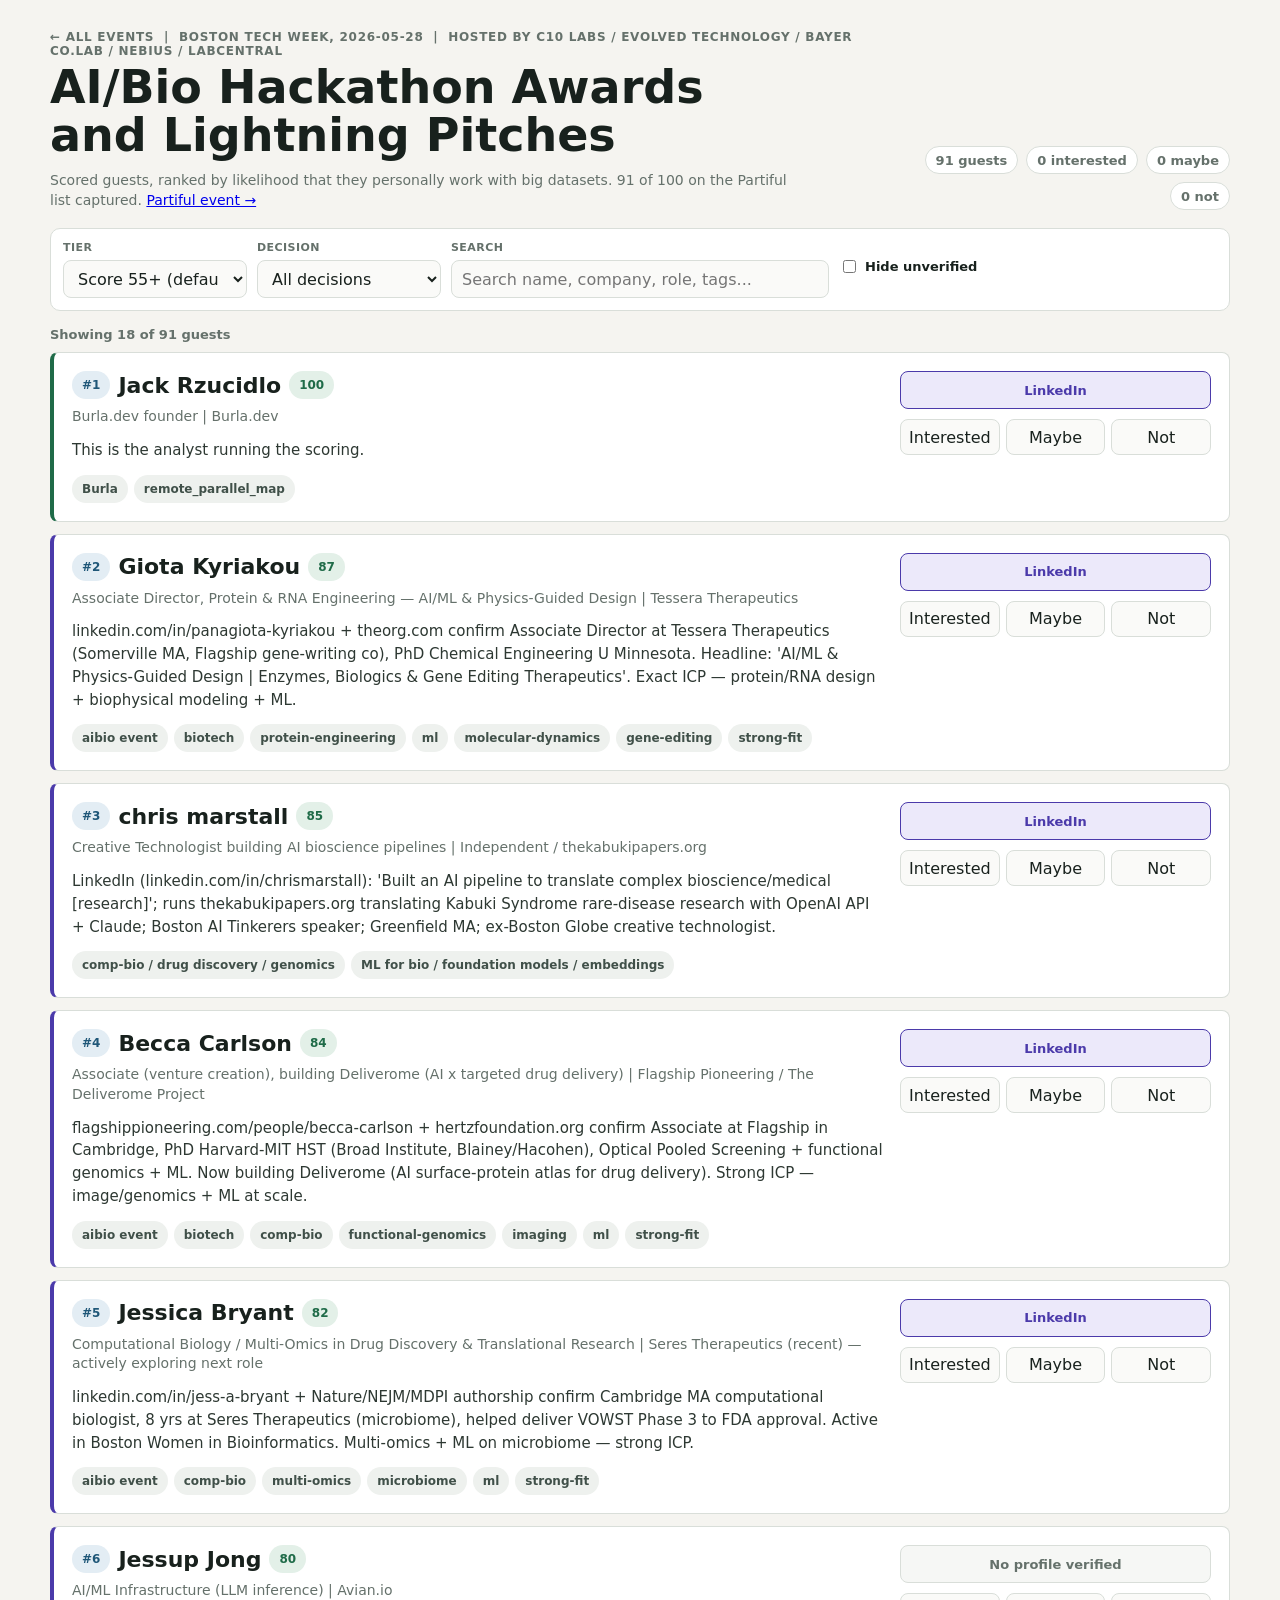
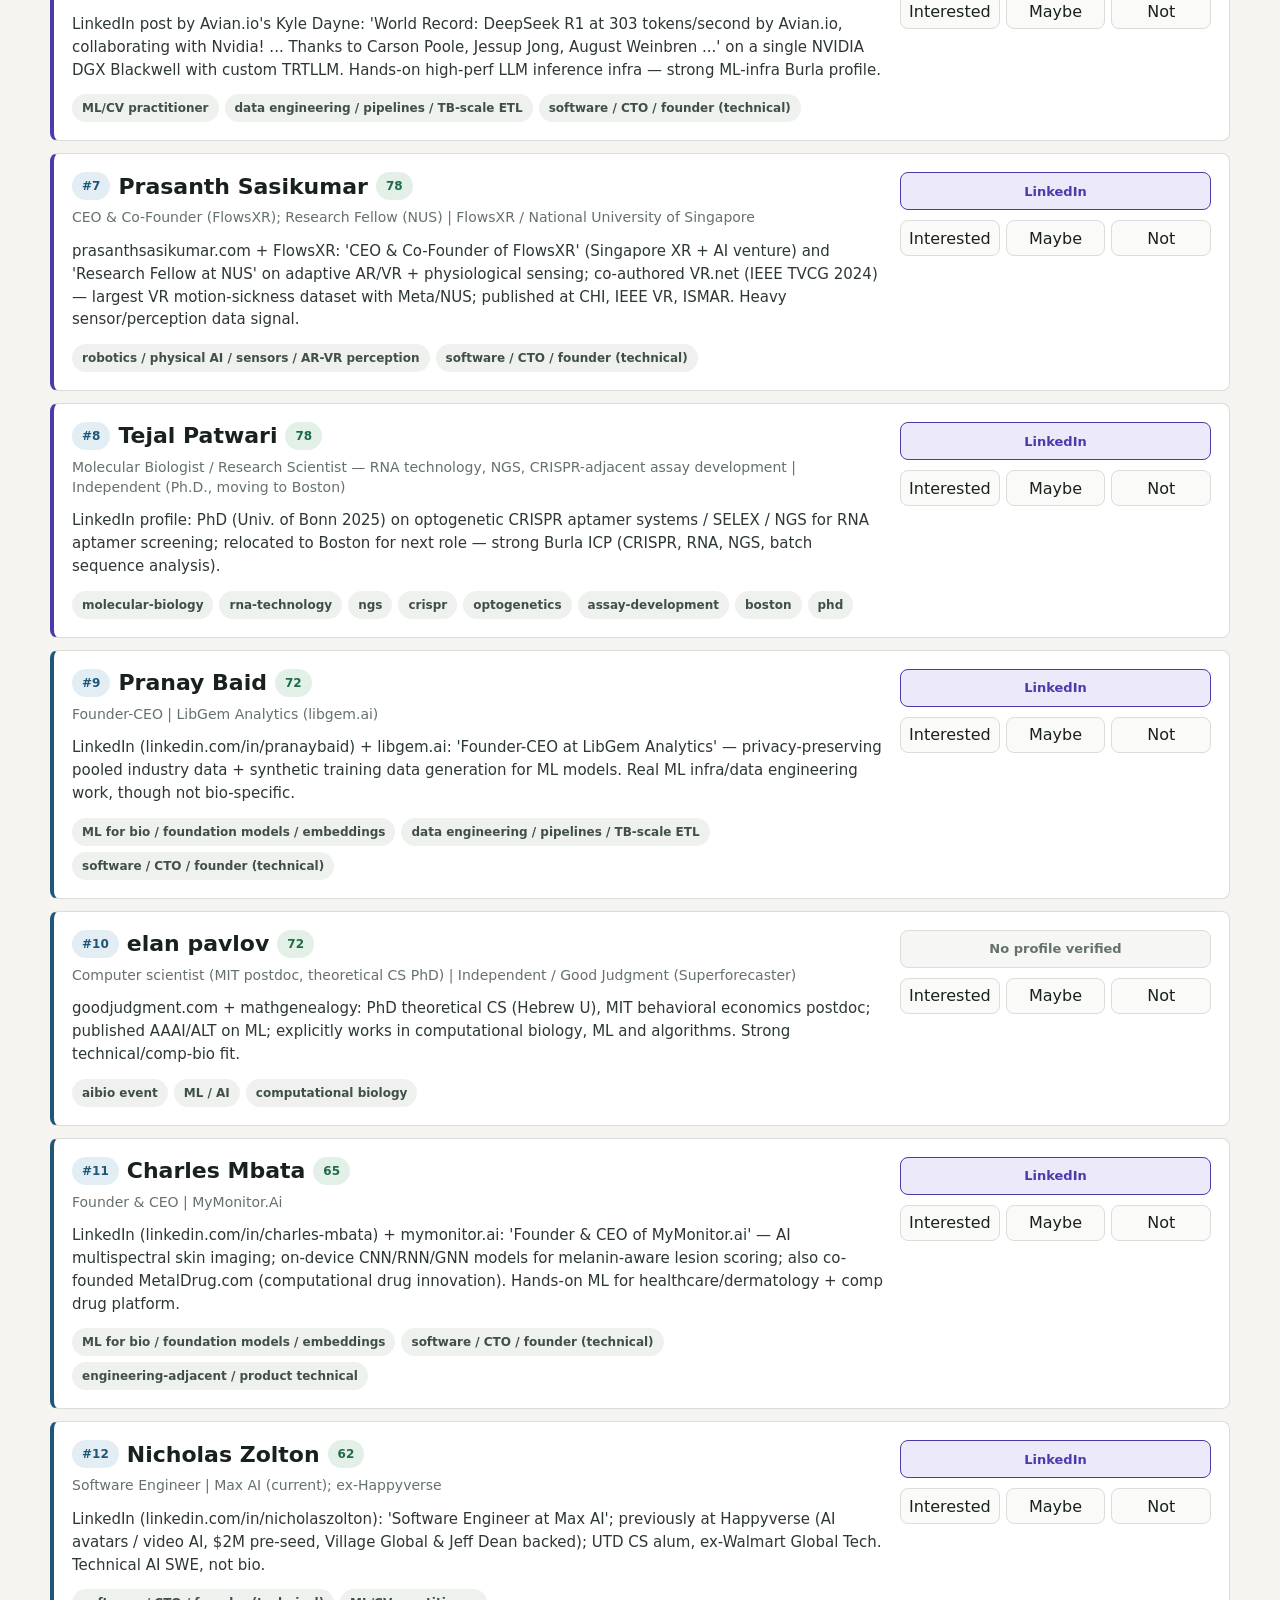
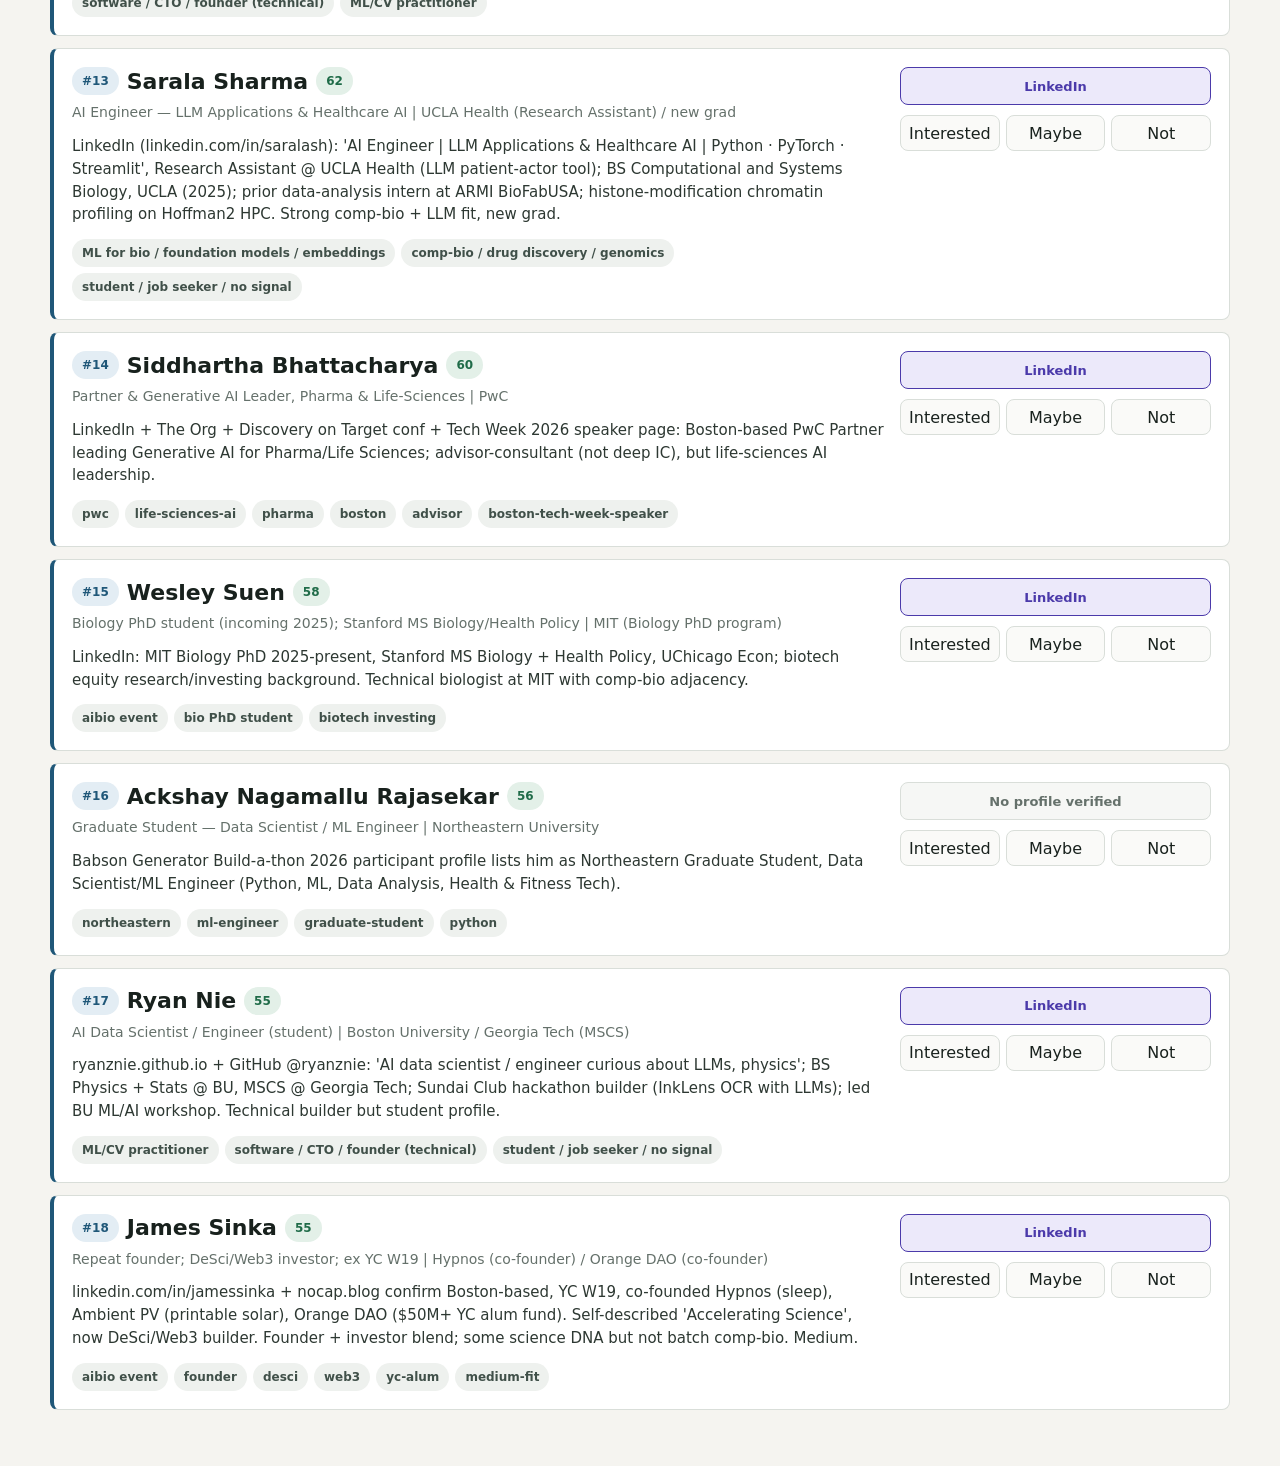
==== phase2_guests/guests-aibio_hackathon.html @ 0b0a8589 "Add AI/Bio Hackathon guest scoring for 91 Partiful attendees. Adds phase2_guests/score_aibio_hackath" ====
<!doctype html>
<html lang="en">
  <head>
    <meta charset="utf-8">
    <meta name="viewport" content="width=device-width, initial-scale=1">
    <title>AI/Bio Hackathon Awards and Lightning Pitches - Scored guests</title>
    <link rel="stylesheet" href="../styles.css">
  </head>
  <body>
    <main class="page">
      <header class="page-head">
        <div>
          <p class="eyebrow"><a href="../index.html" class="back-link">&larr; All events</a> &nbsp;|&nbsp; Boston Tech Week, 2026-05-28 &nbsp;|&nbsp; Hosted by C10 Labs / Evolved Technology / Bayer Co.Lab / Nebius / LabCentral</p>
          <h1>AI/Bio Hackathon Awards and Lightning Pitches</h1>
          <p class="lede">Scored guests, ranked by likelihood that they personally work with big datasets. 91 of 100 on the Partiful list captured. <a href="https://partiful.com/e/XtABb8m1oJkDVZ81Ahxj" target="_blank" rel="noreferrer">Partiful event &rarr;</a></p>
        </div>
        <div class="decision-counts" id="decisionCounts"></div>
      </header>

      <section class="filters">
        <div class="filter-group">
          <label for="tier">Tier</label>
          <select id="tier">
            <option value="actionable">Score 55+ (default)</option>
            <option value="all">Everyone</option>
            <option value="top">90+ (top targets)</option>
            <option value="strong">75-89 (strong fit)</option>
            <option value="aware">55-74 (data-aware)</option>
            <option value="other">Below 55</option>
          </select>
        </div>
        <div class="filter-group">
          <label for="decision">Decision</label>
          <select id="decision">
            <option value="">All decisions</option>
            <option value="Interested">Only Interested</option>
            <option value="Maybe">Only Maybe</option>
            <option value="Not">Only Not</option>
            <option value="Unmarked">Only Unmarked</option>
          </select>
        </div>
        <div class="filter-group grow">
          <label for="search">Search</label>
          <input id="search" type="search" placeholder="Search name, company, role, tags...">
        </div>
        <div class="filter-group">
          <label class="checkbox">
            <input id="hideUnverified" type="checkbox">
            Hide unverified
          </label>
        </div>
      </section>

      <p class="result-count" id="resultCount"></p>

      <div class="people-list" id="peopleList" aria-live="polite"></div>
    </main>

    <script type="application/json" id="guests-data">{"event_id": "aibio_hackathon", "event_name": "AI/Bio Hackathon Awards and Lightning Pitches", "event_partiful": "https://partiful.com/e/XtABb8m1oJkDVZ81Ahxj", "event_host": "C10 Labs / Evolved Technology / Bayer Co.Lab / Nebius / LabCentral", "event_date": "2026-05-28", "declared_count": 100, "parsed_count": 91, "guests": [{"name": "Jack Rzucidlo", "raw_display": "Jack Rzucidlo", "company": "Burla.dev", "role": "Burla.dev founder", "score": 100, "linkedin": "https://www.linkedin.com/in/jack-rzucidlo/", "tags": ["Burla", "remote_parallel_map"], "evidence": "This is the analyst running the scoring.", "needs_verification": false}, {"name": "Giota Kyriakou", "raw_display": "Giota Kyriakou", "company": "Tessera Therapeutics", "role": "Associate Director, Protein & RNA Engineering \u2014 AI/ML & Physics-Guided Design", "score": 87, "linkedin": "https://www.linkedin.com/in/panagiota-kyriakou", "tags": ["aibio event", "biotech", "protein-engineering", "ml", "molecular-dynamics", "gene-editing", "strong-fit"], "evidence": "linkedin.com/in/panagiota-kyriakou + theorg.com confirm Associate Director at Tessera Therapeutics (Somerville MA, Flagship gene-writing co), PhD Chemical Engineering U Minnesota. Headline: 'AI/ML & Physics-Guided Design | Enzymes, Biologics & Gene Editing Therapeutics'. Exact ICP \u2014 protein/RNA design + biophysical modeling + ML.", "needs_verification": false}, {"name": "chris marstall", "raw_display": "chris marstall", "company": "Independent / thekabukipapers.org", "role": "Creative Technologist building AI bioscience pipelines", "score": 85, "linkedin": "https://linkedin.com/in/chrismarstall", "tags": ["comp-bio / drug discovery / genomics", "ML for bio / foundation models / embeddings"], "evidence": "LinkedIn (linkedin.com/in/chrismarstall): 'Built an AI pipeline to translate complex bioscience/medical [research]'; runs thekabukipapers.org translating Kabuki Syndrome rare-disease research with OpenAI API + Claude; Boston AI Tinkerers speaker; Greenfield MA; ex-Boston Globe creative technologist.", "needs_verification": false}, {"name": "Becca Carlson", "raw_display": "Becca Carlson", "company": "Flagship Pioneering / The Deliverome Project", "role": "Associate (venture creation), building Deliverome (AI x targeted drug delivery)", "score": 84, "linkedin": "https://www.linkedin.com/in/beccajcarlson", "tags": ["aibio event", "biotech", "comp-bio", "functional-genomics", "imaging", "ml", "strong-fit"], "evidence": "flagshippioneering.com/people/becca-carlson + hertzfoundation.org confirm Associate at Flagship in Cambridge, PhD Harvard-MIT HST (Broad Institute, Blainey/Hacohen), Optical Pooled Screening + functional genomics + ML. Now building Deliverome (AI surface-protein atlas for drug delivery). Strong ICP \u2014 image/genomics + ML at scale.", "needs_verification": false}, {"name": "Jessica Bryant", "raw_display": "Jessica Bryant", "company": "Seres Therapeutics (recent) \u2014 actively exploring next role", "role": "Computational Biology / Multi-Omics in Drug Discovery & Translational Research", "score": 82, "linkedin": "https://www.linkedin.com/in/jess-a-bryant", "tags": ["aibio event", "comp-bio", "multi-omics", "microbiome", "ml", "strong-fit"], "evidence": "linkedin.com/in/jess-a-bryant + Nature/NEJM/MDPI authorship confirm Cambridge MA computational biologist, 8 yrs at Seres Therapeutics (microbiome), helped deliver VOWST Phase 3 to FDA approval. Active in Boston Women in Bioinformatics. Multi-omics + ML on microbiome \u2014 strong ICP.", "needs_verification": false}, {"name": "Jessup Jong", "raw_display": "Jessup Jong", "company": "Avian.io", "role": "AI/ML Infrastructure (LLM inference)", "score": 80, "linkedin": "", "tags": ["ML/CV practitioner", "data engineering / pipelines / TB-scale ETL", "software / CTO / founder (technical)"], "evidence": "LinkedIn post by Avian.io's Kyle Dayne: 'World Record: DeepSeek R1 at 303 tokens/second by Avian.io, collaborating with Nvidia! ... Thanks to Carson Poole, Jessup Jong, August Weinbren ...' on a single NVIDIA DGX Blackwell with custom TRTLLM. Hands-on high-perf LLM inference infra \u2014 strong ML-infra Burla profile.", "needs_verification": false}, {"name": "Prasanth Sasikumar", "raw_display": "Prasanth Sasikumar", "company": "FlowsXR / National University of Singapore", "role": "CEO & Co-Founder (FlowsXR); Research Fellow (NUS)", "score": 78, "linkedin": "https://www.linkedin.com/in/prasanthsasikumar", "tags": ["robotics / physical AI / sensors / AR-VR perception", "software / CTO / founder (technical)"], "evidence": "prasanthsasikumar.com + FlowsXR: 'CEO & Co-Founder of FlowsXR' (Singapore XR + AI venture) and 'Research Fellow at NUS' on adaptive AR/VR + physiological sensing; co-authored VR.net (IEEE TVCG 2024) \u2014 largest VR motion-sickness dataset with Meta/NUS; published at CHI, IEEE VR, ISMAR. Heavy sensor/perception data signal.", "needs_verification": false}, {"name": "Tejal Patwari", "raw_display": "Tejal Patwari", "company": "Independent (Ph.D., moving to Boston)", "role": "Molecular Biologist / Research Scientist \u2014 RNA technology, NGS, CRISPR-adjacent assay development", "score": 78, "linkedin": "https://www.linkedin.com/in/tejalpatwari5", "tags": ["molecular-biology", "rna-technology", "ngs", "crispr", "optogenetics", "assay-development", "boston", "phd"], "evidence": "LinkedIn profile: PhD (Univ. of Bonn 2025) on optogenetic CRISPR aptamer systems / SELEX / NGS for RNA aptamer screening; relocated to Boston for next role \u2014 strong Burla ICP (CRISPR, RNA, NGS, batch sequence analysis).", "needs_verification": false}, {"name": "Pranay Baid", "raw_display": "Pranay Baid", "company": "LibGem Analytics (libgem.ai)", "role": "Founder-CEO", "score": 72, "linkedin": "https://linkedin.com/in/pranaybaid", "tags": ["ML for bio / foundation models / embeddings", "data engineering / pipelines / TB-scale ETL", "software / CTO / founder (technical)"], "evidence": "LinkedIn (linkedin.com/in/pranaybaid) + libgem.ai: 'Founder-CEO at LibGem Analytics' \u2014 privacy-preserving pooled industry data + synthetic training data generation for ML models. Real ML infra/data engineering work, though not bio-specific.", "needs_verification": false}, {"name": "elan pavlov", "raw_display": "elan pavlov", "company": "Independent / Good Judgment (Superforecaster)", "role": "Computer scientist (MIT postdoc, theoretical CS PhD)", "score": 72, "linkedin": "", "tags": ["aibio event", "ML / AI", "computational biology"], "evidence": "goodjudgment.com + mathgenealogy: PhD theoretical CS (Hebrew U), MIT behavioral economics postdoc; published AAAI/ALT on ML; explicitly works in computational biology, ML and algorithms. Strong technical/comp-bio fit.", "needs_verification": false}, {"name": "Charles Mbata", "raw_display": "Charles Mbata", "company": "MyMonitor.Ai", "role": "Founder & CEO", "score": 65, "linkedin": "https://linkedin.com/in/charles-mbata", "tags": ["ML for bio / foundation models / embeddings", "software / CTO / founder (technical)", "engineering-adjacent / product technical"], "evidence": "LinkedIn (linkedin.com/in/charles-mbata) + mymonitor.ai: 'Founder & CEO of MyMonitor.ai' \u2014 AI multispectral skin imaging; on-device CNN/RNN/GNN models for melanin-aware lesion scoring; also co-founded MetalDrug.com (computational drug innovation). Hands-on ML for healthcare/dermatology + comp drug platform.", "needs_verification": false}, {"name": "Nicholas Zolton", "raw_display": "Nicholas Zolton", "company": "Max AI (current); ex-Happyverse", "role": "Software Engineer", "score": 62, "linkedin": "https://linkedin.com/in/nicholaszolton", "tags": ["software / CTO / founder (technical)", "ML/CV practitioner"], "evidence": "LinkedIn (linkedin.com/in/nicholaszolton): 'Software Engineer at Max AI'; previously at Happyverse (AI avatars / video AI, $2M pre-seed, Village Global & Jeff Dean backed); UTD CS alum, ex-Walmart Global Tech. Technical AI SWE, not bio.", "needs_verification": false}, {"name": "Sarala Sharma", "raw_display": "Sarala Sharma", "company": "UCLA Health (Research Assistant) / new grad", "role": "AI Engineer \u2014 LLM Applications & Healthcare AI", "score": 62, "linkedin": "https://linkedin.com/in/saralash", "tags": ["ML for bio / foundation models / embeddings", "comp-bio / drug discovery / genomics", "student / job seeker / no signal"], "evidence": "LinkedIn (linkedin.com/in/saralash): 'AI Engineer | LLM Applications & Healthcare AI | Python \u00b7 PyTorch \u00b7 Streamlit', Research Assistant @ UCLA Health (LLM patient-actor tool); BS Computational and Systems Biology, UCLA (2025); prior data-analysis intern at ARMI BioFabUSA; histone-modification chromatin profiling on Hoffman2 HPC. Strong comp-bio + LLM fit, new grad.", "needs_verification": false}, {"name": "Siddhartha Bhattacharya", "raw_display": "Siddhartha Bhattacharya", "company": "PwC", "role": "Partner & Generative AI Leader, Pharma & Life-Sciences", "score": 60, "linkedin": "https://www.linkedin.com/in/siddbhattacharya", "tags": ["pwc", "life-sciences-ai", "pharma", "boston", "advisor", "boston-tech-week-speaker"], "evidence": "LinkedIn + The Org + Discovery on Target conf + Tech Week 2026 speaker page: Boston-based PwC Partner leading Generative AI for Pharma/Life Sciences; advisor-consultant (not deep IC), but life-sciences AI leadership.", "needs_verification": false}, {"name": "Wesley Suen", "raw_display": "Wesley Suen", "company": "MIT (Biology PhD program)", "role": "Biology PhD student (incoming 2025); Stanford MS Biology/Health Policy", "score": 58, "linkedin": "https://linkedin.com/in/yat-chun-wesley-suen", "tags": ["aibio event", "bio PhD student", "biotech investing"], "evidence": "LinkedIn: MIT Biology PhD 2025-present, Stanford MS Biology + Health Policy, UChicago Econ; biotech equity research/investing background. Technical biologist at MIT with comp-bio adjacency.", "needs_verification": false}, {"name": "Ackshay Nagamallu Rajasekar", "raw_display": "Ackshay Nagamallu Rajasekar", "company": "Northeastern University", "role": "Graduate Student \u2014 Data Scientist / ML Engineer", "score": 56, "linkedin": "", "tags": ["northeastern", "ml-engineer", "graduate-student", "python"], "evidence": "Babson Generator Build-a-thon 2026 participant profile lists him as Northeastern Graduate Student, Data Scientist/ML Engineer (Python, ML, Data Analysis, Health & Fitness Tech).", "needs_verification": false}, {"name": "Ryan Nie", "raw_display": "Ryan Nie", "company": "Boston University / Georgia Tech (MSCS)", "role": "AI Data Scientist / Engineer (student)", "score": 55, "linkedin": "https://linkedin.com/in/ryanznie", "tags": ["ML/CV practitioner", "software / CTO / founder (technical)", "student / job seeker / no signal"], "evidence": "ryanznie.github.io + GitHub @ryanznie: 'AI data scientist / engineer curious about LLMs, physics'; BS Physics + Stats @ BU, MSCS @ Georgia Tech; Sundai Club hackathon builder (InkLens OCR with LLMs); led BU ML/AI workshop. Technical builder but student profile.", "needs_verification": false}, {"name": "James Sinka", "raw_display": "James Sinka", "company": "Hypnos (co-founder) / Orange DAO (co-founder)", "role": "Repeat founder; DeSci/Web3 investor; ex YC W19", "score": 55, "linkedin": "https://www.linkedin.com/in/jamessinka", "tags": ["aibio event", "founder", "desci", "web3", "yc-alum", "medium-fit"], "evidence": "linkedin.com/in/jamessinka + nocap.blog confirm Boston-based, YC W19, co-founded Hypnos (sleep), Ambient PV (printable solar), Orange DAO ($50M+ YC alum fund). Self-described 'Accelerating Science', now DeSci/Web3 builder. Founder + investor blend; some science DNA but not batch comp-bio. Medium.", "needs_verification": false}, {"name": "Ameya Kharade", "raw_display": "Ameya Kharade", "company": "Nashua High School South (student); Univ. of Pittsburgh Dept. of Psychiatry (research collab)", "role": "High School Student \u2014 AI for neurodegenerative-disease detection & mental-health diagnostics", "score": 53, "linkedin": "", "tags": ["high-school-student", "ai-bio-research", "isef-finalist", "fmri", "neuro-ai", "mit-collab", "pitt-psychiatry"], "evidence": "Neurology World Conf + Pitt Psychiatry Research Day + Regeneron ISEF 2025: 16yo Nashua HS South junior, built CLIMB (rs-fMRI brain-aging CNN + curriculum learning), MIT & Pitt Psychiatry collabs; 2025 ISEF finalist.", "needs_verification": false}, {"name": "Yuvanguru B", "raw_display": "Yuvanguru B", "company": "Nashua High School South (student)", "role": "High School Student \u2014 AI/medical research (ACCESS-AD Alzheimer's screening; brain-tumor CLIP/latent-diffusion)", "score": 52, "linkedin": "", "tags": ["high-school-student", "ai-medical-research", "isef-finalist", "deep-learning", "alzheimers"], "evidence": "Nashua Telegraph + NHSEE + Regeneron ISEF 2025: Yuvanguru Balagurumoorthy, Nashua HS South sophomore, built ACCESS-AD ($300 Alzheimer's screening), ISEF finalist for NeuroGen CLIP-guided diffusion brain-tumor classifier; 3M Young Scientist 2023.", "needs_verification": false}, {"name": "Erika Francoeur", "raw_display": "Erika Francoeur", "company": "REALM Bio", "role": "Project Manager (cell & gene therapy access; workforce / ATMP whitepaper author)", "score": 52, "linkedin": "", "tags": ["realm-bio", "cell-gene-therapy", "project-management", "boston", "biotech-ops"], "evidence": "REALM Bio whitepaper (2024) authored by Erika Francoeur B.Sc. + multiple LinkedIn posts (Petra Peterson, Shruti Lone) identify her as PM at REALM Bio (CAR-T / sickle-cell access, JPM rep). Biotech ops, not deep-tech ICP.", "needs_verification": false}, {"name": "Babak Kia", "raw_display": "Babak Kia", "company": "Boston University / solo angel", "role": "Senior Lecturer ECE, BU; serial founder & angel in AI/Robotics/Biotech", "score": 52, "linkedin": "", "tags": ["aibio event", "professor / mentor", "angel investor"], "evidence": "bu.edu/eng + deshpande.mit.edu + openvc.app: Senior Lecturer ECE @ BU, MIT Deshpande advisor, Techstars/MassRobotics/MassChallenge mentor, solo angel in AI/LLM/Hardware/Robotics/Biotech. Technical educator + angel \u2014 mixed.", "needs_verification": false}, {"name": "YU CHEN", "raw_display": "YU CHEN", "company": "", "role": "", "score": 50, "linkedin": "", "tags": ["aibio event", "unverified"], "evidence": "Multiple plausible Yu Chens \u2014 strongest bio-event match is Yu Chen, postdoc in Hailiang Huang lab at Broad/ATGU/MGH (psychiatric-disorder structural variants, Asian vs EUR populations); but also Yu Chen, Exec Director BD @ WuXi AppTec (Boston). Cannot disambiguate confidently from Partiful display alone.", "needs_verification": true}, {"name": "Ziqiang Xu", "raw_display": "Ziqiang Xu", "company": "Hokdo", "role": "Founder & CEO", "score": 48, "linkedin": "", "tags": ["software / CTO / founder (technical)"], "evidence": "CBInsights: 'Xu Ziqiang, founder and CEO of Hokdo' \u2014 Beijing-based B2B customer-success SaaS platform (Pre-A, SIG China + Eminence + Miracle Plus); also co-founder of Authing (cloud identity). Technical founder but SaaS/customer-success focus, not bio or batch compute.", "needs_verification": false}, {"name": "Phillips Le", "raw_display": "Phillips Le", "company": "Northeastern University / Boston University (student)", "role": "Undergraduate hackathon builder", "score": 48, "linkedin": "", "tags": ["aibio event", "student", "hackathon-builder", "healthtech-cv"], "evidence": "LinkedIn posts (johnathan-oneal, mehr-anand) credit 'Phillips Le' as REBOUND teammate at HackHealth 2026 (Northeastern) \u2014 frontend lead using YOLOv8 pose-estimation + Gemini for injury rehab. Also listed on BU Spark! Care Atlas (healthcare data viz). Student-level CV/AI builder, no batch-compute signal.", "needs_verification": false}, {"name": "Lawrence Weru", "raw_display": "Lawrence Weru", "company": "Commonwealth of Massachusetts \u2014 Executive Office of Technology Services and Security (EOTSS)", "role": "Accessibility Officer; ex-HMS HiDIVE Lab Associate in Biomedical Informatics", "score": 48, "linkedin": "https://www.linkedin.com/in/lawrenceweru", "tags": ["aibio event", "digital-accessibility", "biomedical-informatics", "policy", "low-medium-fit"], "evidence": "linkedin.com/in/lawrenceweru + magazine.hms.harvard.edu confirm Harvard Medical School SM '23 (Media, Medicine & Health), 2 yrs Associate in Biomedical Informatics at HiDIVE Lab (Gehlenborg), now MA State Accessibility Officer. Focus on digital accessibility of life-sciences tools + AI inclusion \u2014 not batch compute / drug discovery scale.", "needs_verification": false}, {"name": "Nghia Trang", "raw_display": "Nghia Trang", "company": "Northeastern University (student) \u2014 REBOUND team / AIR Health intern", "role": "Undergraduate hackathon builder \u2014 backend/CV (Supabase, ROM integration)", "score": 48, "linkedin": "", "tags": ["aibio event", "student", "hackathon-builder", "healthtech-cv"], "evidence": "LinkedIn posts (johnathan-oneal, mehr-anand) credit 'Nghia Trang' as REBOUND co-builder at HackHealth 2026 (Northeastern) \u2014 ROM integration, Supabase backend, Gemini speech + YOLOv8 pose. Team joining AIR Health internship. Student-level CV/AI builder; light medium fit.", "needs_verification": false}, {"name": "Mary Roane", "raw_display": "Mary Roane", "company": "Siemens Healthineers (former)", "role": "Global Program Management (medical diagnostics)", "score": 48, "linkedin": "https://www.linkedin.com/in/marybroane", "tags": ["medical-diagnostics", "program-management", "siemens"], "evidence": "Sathish Ramaswamy LinkedIn recommendation references Mary Roane (linkedin.com/in/marybroane) as Global Program Management lead at Siemens Healthineers \u2014 diagnostics PM, not deep-tech ICP.", "needs_verification": true}, {"name": "Francesca Grippa", "raw_display": "Francesca Grippa", "company": "Northeastern University, College of Professional Studies", "role": "Senior Associate Dean of Research; Professor of Business Innovation; MIT Media Lab Affiliate", "score": 48, "linkedin": "https://www.linkedin.com/in/grippa", "tags": ["academic", "innovation-networks", "social-computing", "northeastern", "mit-media-lab"], "evidence": "Northeastern CPS faculty page + Google Scholar: PhD, professor of business innovation; research is collaborative-innovation networks / NLP for business \u2014 not biotech/comp-bio ICP.", "needs_verification": false}, {"name": "Debesh Subhendu Biswas", "raw_display": "Debesh Subhendu Biswas", "company": "Boston University", "role": "MS Artificial Intelligence (grad student)", "score": 48, "linkedin": "https://linkedin.com/in/debesh0611", "tags": ["aibio event", "AI grad student"], "evidence": "LinkedIn: Master's in AI at Boston University, Boston, MA. Technical AI student but no demonstrated big-data / bio pipeline track record.", "needs_verification": false}, {"name": "Henry Liu", "raw_display": "Henry Liu", "company": "", "role": "", "score": 45, "linkedin": "", "tags": ["engineering-adjacent / product technical", "unverified"], "evidence": "Multiple plausible Henry Liu matches (Rocket Pharmaceuticals QC/Bioassay senior mgr in cell-and-gene therapy; Penn anesthesiology professor; others) \u2014 none can be tied confidently to the '10+ years R&D and commercialization' Partiful bio. Conservative score pending verification.", "needs_verification": true}, {"name": "Marnu van Niekerk", "raw_display": "Marnu van Niekerk", "company": "", "role": "Likely Boston New Technology (BNT) community member", "score": 45, "linkedin": "", "tags": ["aibio event", "boston-tech-community", "unverified"], "evidence": "Repeated co-tags with Boston New Technology (BNT) crew in LinkedIn posts by Esra Eisa, Josiah Butler \u2014 suggests active Boston tech community member building/hacking. Datanyze lists a 'Marnu Van Niekerk' as Fitt Turbo Machinery manager (industrial, Australia) \u2014 probably different person. Identity not confidently resolved.", "needs_verification": true}, {"name": "Rohan Arya Gondi", "raw_display": "Rohan Arya Gondi", "company": "Yale University", "role": "Undergrad (Biomedical Engineering) \u2014 stem cell research & wearables interest", "score": 45, "linkedin": "", "tags": ["aibio event", "student", "bme", "wearables"], "evidence": "yalebulldogs.com/sports/mens-squash/roster/rohan-arya-gondi confirms Yale sophomore, men's squash team. Oakridge.in profile: 'set to attend Yale University, majoring in Biomedical engineering with a focus on stem cell research and wearables.' Student, no track record yet \u2014 light medium.", "needs_verification": false}, {"name": "Sofi Le", "raw_display": "Sofi Le", "company": "Boston College", "role": "Undergraduate Student (Human-Centered Engineering & CS)", "score": 45, "linkedin": "", "tags": ["student", "ml-interest", "undergrad", "boston-college"], "evidence": "BC Schiller Institute research subcommittee bio + Babson Generator Build-a-thon profile: BC freshman, HCE+CS, interested in ML for agriculture, Full-Stack/Python/ML \u2014 student with no track record.", "needs_verification": false}, {"name": "Rameen Rao", "raw_display": "Rameen Rao", "company": "NeuraLog AI", "role": "Founder, MBBS \u2014 physician-scientist building AI for clinical research labs (neuro/psych)", "score": 45, "linkedin": "https://www.linkedin.com/in/rameen-rao", "tags": ["founder", "physician-scientist", "llm-clinical", "neuralog-ai", "neurology", "psychiatry"], "evidence": "Public LinkedIn post (neuralogai.io): Dr. Rameen Rao, MBBS, founder of NeuraLog AI \u2014 LLM extraction of psych/neuro scales from clinical notes, JHU Clinical Trials Ops certified; LLM-on-notes builder per Burla rubric (not batch big-data ICP).", "needs_verification": true}, {"name": "Duc Tran", "raw_display": "Duc Tran", "company": "", "role": "", "score": 43, "linkedin": "", "tags": ["unverified", "ambiguous"], "evidence": "Multiple candidates: Duc A. Tran (UMass Boston CS prof, decentralized ML) vs. Duc Tran (WashU bioinformatics, single-cell/3D genomics). Cannot disambiguate confidently.", "needs_verification": true}, {"name": "Yi Li", "raw_display": "Yi Li", "company": "", "role": "", "score": 43, "linkedin": "", "tags": ["unverified", "ambiguous"], "evidence": "Very common name; multiple plausible candidates (Alex Yi Li @Ailux AI-drug discovery, Yicong Li @Harvard AI/bioeng, Yi Li @Boston Scientific preclinical, JHU PhD) \u2014 cannot confidently attribute.", "needs_verification": true}, {"name": "Shilpa Jain", "raw_display": "Shilpa Jain", "company": "", "role": "", "score": 43, "linkedin": "", "tags": ["unverified", "ambiguous"], "evidence": "Multiple Shilpa Jains (BU Questrom MBA student finance, AstraZeneca supply chain, Alternates.ai founder); no confident AI/Bio hackathon link.", "needs_verification": true}, {"name": "David Sun", "raw_display": "David Sun", "company": "", "role": "", "score": 43, "linkedin": "", "tags": ["unverified", "ambiguous"], "evidence": "Multiple plausible Boston-area candidates: David Sun Kong (MIT Media Lab synthetic biologist, strong fit) vs. David Sun MSEM (ElevateBio process engineer, medium fit) vs. other; cannot disambiguate.", "needs_verification": true}, {"name": "Sarah Golden", "raw_display": "Sarah Golden", "company": "UC Berkeley (student); Cybersecurity Clinic", "role": "CS & Public Policy New Grad; AI Security Consultant", "score": 42, "linkedin": "https://linkedin.com/in/sarah-golden-548157210", "tags": ["software / CTO / founder (technical)", "student / job seeker / no signal"], "evidence": "LinkedIn (linkedin.com/in/sarah-golden-548157210): 'Computer Science & Public Policy @ UC Berkeley' (2022-2026), Student Technology Consultant + AI Security Consultant at UC Berkeley Cybersecurity Clinic; recent hackathon wins (Valid8 B2B-idea-validation AI agent). New grad, no batch-data signal.", "needs_verification": false}, {"name": "Nicole Huang", "raw_display": "Nicole Huang", "company": "", "role": "", "score": 42, "linkedin": "", "tags": ["aibio event", "unverified"], "evidence": "Multiple Nicole Huang LinkedIns (Boston Santander marketing data scientist; UCSF MD-PhD; Sirio Pharma talent). No distinctive Partiful bio signal to disambiguate. Conservative score pending verification.", "needs_verification": true}, {"name": "Tatsiana Kirimava", "raw_display": "Tatsiana Kirimava", "company": "Orangesoft", "role": "CEO & Co-Founder", "score": 42, "linkedin": "https://linkedin.com/in/tatsianakirimava", "tags": ["engineering-adjacent / product technical", "community / events / BD"], "evidence": "LinkedIn (linkedin.com/in/tatsianakirimava) + orangesoft.co: 'CEO & Co-Founder of Orangesoft' since 2011 \u2014 full-cycle software-development outsourcing focused on healthcare + IoT; SF-based. Services/outsourcing model rather than direct batch-compute user.", "needs_verification": false}, {"name": "Salwa", "raw_display": "Salwa", "company": "", "role": "", "score": 42, "linkedin": "", "tags": ["unverified", "community / events / BD"], "evidence": "First-name-only Partiful entry. Closest plausible Boston-adjacent match is Salwa Nur Muhammad, Founder/CEO of FourthBrain (AI/ML training, Palo Alto), Harvard MA alum \u2014 edtech/community, not a batch-compute user. Identity not confidently resolvable from 'Salwa' alone.", "needs_verification": true}, {"name": "Cameron Cooper", "raw_display": "Cameron Cooper", "company": "", "role": "", "score": 42, "linkedin": "", "tags": ["aibio event", "unverified"], "evidence": "Multiple Cameron Coopers exist (Hoss founder/SVP Chia Network \u2014 not bio; Michigan undergrad data scientist NYC; AI consultant Georgia; Boston esthetician). No confident Boston AI/bio match. Conservative default.", "needs_verification": true}, {"name": "Nathaniel Taylor", "raw_display": "Nathaniel Taylor", "company": "", "role": "", "score": 42, "linkedin": "", "tags": ["aibio event", "unverified"], "evidence": "Possible match: Nathaniel Taylor, AI BD Manager at Colaberry (Boston data science consultancy) \u2014 generic AI/data sales role, not batch compute. Not confidently the right Nathaniel Taylor; common name. Conservative default.", "needs_verification": true}, {"name": "Sanjana S", "raw_display": "Sanjana S", "company": "", "role": "", "score": 42, "linkedin": "", "tags": ["aibio event", "unverified"], "evidence": "Multiple Boston-area Sanjana S candidates (UX/growth consultant; BU School of Medicine PhD in biological sciences w/ Tango Therapeutics co-op; BU MSCS w/ ML at NeurIPS/AAAI). Can't confidently disambiguate from 'Sanjana S' alone.", "needs_verification": true}, {"name": "Vikesh Patel", "raw_display": "Vikesh Patel", "company": "", "role": "", "score": 42, "linkedin": "", "tags": ["aibio event", "unverified"], "evidence": "Common name; candidates include UK pharma physician (Dr Vikesh Patel, AstraZeneca/global clinical dev \u2014 not Boston), CA defense systems engineer, MN/Meta AI/ML engineer (no Boston), Tesla SF. No confident Boston AI/bio match.", "needs_verification": true}, {"name": "Riley Lu", "raw_display": "Riley Lu", "company": "", "role": "", "score": 42, "linkedin": "", "tags": ["unverified"], "evidence": "No confident match across LinkedIn / web; common name, no Boston AI/Bio hackathon signal found.", "needs_verification": true}, {"name": "Yefan He", "raw_display": "Yefan He", "company": "", "role": "", "score": 42, "linkedin": "", "tags": ["unverified"], "evidence": "Only matches found are Zhejiang University agricultural-CV researcher (no Boston tie); no confident Boston-area Yefan He.", "needs_verification": true}, {"name": "LIN AN", "raw_display": "LIN AN", "company": "", "role": "", "score": 42, "linkedin": "", "tags": ["unverified"], "evidence": "Multiple ambiguous candidates (Na An / Lin An variants in Boston biotech); cannot confidently match.", "needs_verification": true}, {"name": "Jake Leb", "raw_display": "Jake Leb", "company": "", "role": "", "score": 42, "linkedin": "", "tags": ["unverified", "ambiguous"], "evidence": "Truncated name \u2014 no confident match (closest are Jake Lebowitz @Gunderson biotech finance, Jacob Leiby @Tempus AI imaging); cannot disambiguate.", "needs_verification": true}, {"name": "Surjan S Singh", "raw_display": "Surjan S Singh", "company": "", "role": "", "score": 42, "linkedin": "", "tags": ["aibio event", "ambiguous identity"], "evidence": "Possible match to Spira Inc. co-founder/COO (LA, CRISPR/algae food-tech, VCU mech-eng) per theorg.com/org/spira, but LA-based and identity not confirmed for Boston AI/Bio hackathon. Conservative score.", "needs_verification": true}, {"name": "Riccardo", "raw_display": "Riccardo", "company": "", "role": "", "score": 40, "linkedin": "", "tags": ["unverified"], "evidence": "First-name-only Partiful entry. No confident public match \u2014 multiple plausible Riccardos (Volpi @ Arsenale BioYards precision-fermentation; Signoretti @ LinkBio; Di Molfetta stealth AI lab). Conservative default per anti-hallucination rule.", "needs_verification": true}, {"name": "Juliet Kelso", "raw_display": "Juliet Kelso", "company": "", "role": "", "score": 40, "linkedin": "", "tags": ["aibio event", "unverified"], "evidence": "No confident public match for 'Juliet Kelso' in Boston AI/bio. Adjacent names surfaced (Juliet Williams @ Kymera Therapeutics; Reed Kelso biotech advisor) but neither is the same person. Conservative default per anti-hallucination rule.", "needs_verification": true}, {"name": "David Rosenstein", "raw_display": "David Rosenstein", "company": "", "role": "", "score": 40, "linkedin": "", "tags": ["aibio event", "unverified"], "evidence": "Top public LinkedIn hit for 'David Rosenstein' (linkedin.com/in/rosenstein) is a NYC sales-training professional at 30MPC \u2014 not bio/AI fit. Boston-area David Rosen results (Northeastern robotics prof David M. Rosen; Acrelic Group David A. Rosen) are different surnames. No confident match.", "needs_verification": true}, {"name": "Jacques Zaarour", "raw_display": "Jacques Zaarour", "company": "", "role": "", "score": 40, "linkedin": "", "tags": ["aibio event", "unverified"], "evidence": "Only public hit is 'Jacques Zaarour' on Concordia Industrial Engineering Dean's List (concordia.ca/ginacody) \u2014 no AI/bio LinkedIn signal. Conservative default; identity not confidently resolved.", "needs_verification": true}, {"name": "Myo Oo", "raw_display": "Myo Oo", "company": "", "role": "", "score": 40, "linkedin": "", "tags": ["aibio event", "unverified"], "evidence": "Closest Boston-area match is Shwe Myat Myo Oo, mechanical/HVAC design engineer at SMMA (linkedin.com/in/shwe-myat-myo-oo) \u2014 not AI/bio. Name 'Myo Oo' alone is common; no confident match found. Conservative default.", "needs_verification": true}, {"name": "Rachelle", "raw_display": "Rachelle", "company": "", "role": "", "score": 40, "linkedin": "", "tags": ["unverified", "first-name-only"], "evidence": "First-name only \u2014 no confident public match. Anti-hallucination conservative default.", "needs_verification": true}, {"name": "Elizabeth", "raw_display": "Elizabeth", "company": "", "role": "", "score": 40, "linkedin": "", "tags": ["unverified", "first-name-only"], "evidence": "First-name only \u2014 no confident public match. Anti-hallucination conservative default.", "needs_verification": true}, {"name": "Reza", "raw_display": "Reza", "company": "", "role": "", "score": 40, "linkedin": "", "tags": ["unverified", "first-name-only"], "evidence": "First-name only \u2014 no confident public match. Anti-hallucination conservative default.", "needs_verification": true}, {"name": "Lasya", "raw_display": "Lasya", "company": "", "role": "", "score": 40, "linkedin": "", "tags": ["unverified", "first-name-only"], "evidence": "First-name only \u2014 no confident public match. Anti-hallucination conservative default.", "needs_verification": true}, {"name": "John Ikudaisi", "raw_display": "John Ikudaisi", "company": "MotionArc / Expy Health", "role": "Founder/CEO \u2014 agentic AI for healthcare; digital marketing & growth", "score": 40, "linkedin": "https://www.linkedin.com/in/johnikudaisi", "tags": ["healthcare-ai", "agentic-ai", "marketing-growth", "founder", "la-based"], "evidence": "LinkedIn profile: athlete-turned-entrepreneur, 5x founder, currently @ MotionArc (LA), agentic AI for healthcare + marketing/growth expert \u2014 per Burla rubric, agentic-AI healthcare builder without batch-data signal sits in weak/penalize bracket.", "needs_verification": false}, {"name": "Nune", "raw_display": "Nune", "company": "", "role": "", "score": 40, "linkedin": "", "tags": ["aibio event", "unverified", "first-name only"], "evidence": "First-name-only. Possible match to Nun\u00e9 Martiros PhD (Paladin Capital Digital Biology Senior Associate, ex-Foresite/Flagship, MIT neuro PhD) \u2014 but identity unconfirmed from 'Nune' alone.", "needs_verification": true}, {"name": "Santiago Martinez", "raw_display": "Santiago Martinez", "company": "Futura Work", "role": "Founder", "score": 38, "linkedin": "https://linkedin.com/in/santiago-martinez-jaramillo-31551784", "tags": ["community / events / BD", "aibio event"], "evidence": "LinkedIn (linkedin.com/in/santiago-martinez-jaramillo-31551784) + futura.work: 'Founder at Futura Work' \u2014 AI-powered LATAM engineering-talent recruiting marketplace (NYC, 4 employees). Recruiting/services, not a Burla batch-compute user.", "needs_verification": false}, {"name": "Nithin Venkatramanan", "raw_display": "Nithin Venkatramanan", "company": "", "role": "Likely Brown University admit (incoming student) / Nashua NH", "score": 38, "linkedin": "", "tags": ["aibio event", "student", "unverified"], "evidence": "cabinet.com + browndailyherald.com identify a Nithin Venkatramanan from Nashua NH, National Merit semifinalist 2025, admitted to Brown ('A Day on College Hill' 2026). Likely incoming college student \u2014 no AI/bio track record. Conservative scoring; not 100% sure same person.", "needs_verification": true}, {"name": "Maxim", "raw_display": "Maxim", "company": "", "role": "", "score": 38, "linkedin": "", "tags": ["unverified", "first-name-only"], "evidence": "No confident public match found for 'Maxim' (first-name only). Default conservative score per anti-hallucination rule.", "needs_verification": true}, {"name": "Anand", "raw_display": "Anand", "company": "", "role": "", "score": 38, "linkedin": "", "tags": ["unverified", "first-name-only"], "evidence": "First-name-only \u2014 no confident match after multi-query search; possible candidates (Guru Anand @Babson Build-a-thon, etc.) too ambiguous to attribute.", "needs_verification": true}, {"name": "Ted", "raw_display": "Ted", "company": "", "role": "", "score": 38, "linkedin": "", "tags": ["unverified", "first-name-only"], "evidence": "First-name-only \u2014 no confident match.", "needs_verification": true}, {"name": "Tee", "raw_display": "Tee", "company": "", "role": "", "score": 38, "linkedin": "", "tags": ["unverified", "first-name-only"], "evidence": "First-name-only \u2014 no confident match.", "needs_verification": true}, {"name": "Flavius", "raw_display": "Flavius", "company": "", "role": "", "score": 38, "linkedin": "", "tags": ["unverified", "first-name-only"], "evidence": "First-name-only \u2014 no confident Boston AI/Bio match (Flaviu Simihaian is NY healthcare-pharmacy AI, not biotech ICP).", "needs_verification": true}, {"name": "Auden Sandberg", "raw_display": "Auden Sandberg", "company": "Boston University", "role": "Undergrad (Neuroscience/Journalism/Philosophy); RA at McLean/HMS", "score": 38, "linkedin": "https://linkedin.com/in/auden-sandberg-360b72304", "tags": ["aibio event", "student no track record"], "evidence": "LinkedIn: BU '23-'27 BA Neuroscience, current Research Assistant at McLean Hospital/Harvard Medical School. Bio-adjacent undergrad with no big-data compute track record.", "needs_verification": false}, {"name": "Niva", "raw_display": "Niva", "company": "", "role": "", "score": 38, "linkedin": "", "tags": ["aibio event", "unverified", "first-name only"], "evidence": "First-name-only handle; no confident match after web/LinkedIn search.", "needs_verification": true}, {"name": "Kristina", "raw_display": "Kristina", "company": "", "role": "", "score": 38, "linkedin": "", "tags": ["aibio event", "unverified", "first-name only"], "evidence": "First-name-only handle; no confident match after web/LinkedIn search.", "needs_verification": true}, {"name": "Ota Hiroyuki", "raw_display": "Ota Hiroyuki", "company": "", "role": "", "score": 38, "linkedin": "", "tags": ["aibio event", "unverified"], "evidence": "No confident Boston/biotech match; multiple Japanese-based individuals share the name (Sakana AI research engineer, Deloitte JP partner, Tokyo Science U researcher). Identity unresolved.", "needs_verification": true}, {"name": "Masaru Nagura", "raw_display": "Masaru Nagura", "company": "FoundersNation (founder) / Cambridge Innovation Center (advisor)", "role": "Co-founder FoundersNation; Director/Advisor CIC; ecosystem builder", "score": 35, "linkedin": "https://www.linkedin.com/in/masarunagura", "tags": ["aibio event", "vc-adjacent", "ecosystem-builder", "penalize"], "evidence": "genglobal.org and OIST profile + STARTUP LEAGUE interview confirm Dr. Masaru Nagura (MIT SDM, U Tokyo Nuclear PhD), Director CIC Tokyo, Specially Appointed Professor Institute of Science Tokyo, founder Startup Ecosystem Association Japan, now co-founded FoundersNation 9/2025. Policy/VC/ecosystem \u2014 not a batch compute user. Penalize.", "needs_verification": false}, {"name": "Brian O'Neill", "raw_display": "Brian O'Neill", "company": "Designing for Analytics", "role": "Founder & Principal", "score": 32, "linkedin": "https://www.linkedin.com/in/rhythmspice", "tags": ["community / events / BD", "aibio event"], "evidence": "designingforanalytics.com + LinkedIn company page (linkedin.com/company/designing-for-analytics): 'Founder & Principal of Designing for Analytics' \u2014 solo UX/product-design consultancy for B2B AI & analytics companies (Cambridge MA, founded 2016); hosts Experiencing Data podcast. Consultant/coach, not a Burla user.", "needs_verification": false}, {"name": "Mick", "raw_display": "Mick", "company": "Biohackers World (likely)", "role": "Founder & CEO (likely)", "score": 30, "linkedin": "", "tags": ["community / events / BD", "aibio event"], "evidence": "Best public match for 'Mick / Accelerating Human Enhancement' is Mick Safron, founder/CEO of Biohackers World conference & community (ex-Facebook/Google). Community/events organizer \u2014 not a hands-on data/ML builder. Penalize per rubric.", "needs_verification": true}, {"name": "Naoko Lammers", "raw_display": "Naoko Lammers", "company": "Mitsubishi Corporation (Americas)", "role": "Senior Research Analyst / Manager of Research (startup scouting)", "score": 30, "linkedin": "https://linkedin.com/in/naoko-lammers-a3235725", "tags": ["aibio event", "corporate scout / BD"], "evidence": "LinkedIn + emergeamericas.com: Sr Research Analyst at Mitsubishi Corp Boston leading technology scouting / innovation ecosystem mapping. Corporate scouting role, not a pipeline author.", "needs_verification": false}, {"name": "Sanjay Goel", "raw_display": "Sanjay Goel", "company": "NachoNacho", "role": "CEO & Founder", "score": 28, "linkedin": "https://linkedin.com/in/sanjay-goel", "tags": ["investor / VC", "community / events / BD"], "evidence": "LinkedIn (linkedin.com/in/sanjay-goel): 'CEO/Founder, NachoNacho (B2B SaaS & AI Marketplace Powered by Fintech). Startup investor.' Serial entrepreneur, ex-Citigroup MD, marketplace/fintech. Investor signal \u2014 penalize.", "needs_verification": false}, {"name": "Eleanor Kolossovski", "raw_display": "Eleanor Kolossovski", "company": "LDM Product Excellence", "role": "Founder & Principal (life-sciences commercial/product strategy)", "score": 28, "linkedin": "https://linkedin.com/in/eleanorkolossovski", "tags": ["aibio event", "marketing / commercial / BD"], "evidence": "LinkedIn + addgene.org: Founder LDM Product Excellence, ex-VP Global Business Strategy at Addgene, ex-Dir Product Marketing LexaGene, ex-Synthego/QIAGEN/Roche/BD. Commercial/marketing leader, not a pipeline author.", "needs_verification": false}, {"name": "Katia Ameri", "raw_display": "Katia Ameri", "company": "Andreessen Horowitz (a16z)", "role": "Partner / Founder of Tech Week by a16z / a16z Speedrun lead", "score": 22, "linkedin": "https://www.linkedin.com/in/katiaameri", "tags": ["aibio event", "investor", "vc", "event-host", "penalize"], "evidence": "a16z.com/author/katia-ameri confirms Partner at Andreessen Horowitz, founder of Tech Week (including Boston Tech Week 2026), leads Speedrun accelerator. Pure VC / event host \u2014 strongly penalize per ICP rules.", "needs_verification": false}, {"name": "Ryan Luginbuhl, MD", "raw_display": "Ryan Luginbuhl, MD", "company": "Chief Health AI", "role": "Founder & CEO (evidence-based health AI evaluation / RWD-RWE)", "score": 22, "linkedin": "https://linkedin.com/in/ryan-luginbuhl-md-7470735a", "tags": ["clinician / MD without computation", "agent / LLM-chatbot / web3"], "evidence": "LinkedIn: MD + founder Chief Health AI PBC focused on AI evaluation/monitoring of healthcare LLM/scribe tools, Stanford Health Futurist, Morehouse instructor. Evaluation-of-AI consultant, not big-data pipeline author.", "needs_verification": false}, {"name": "Caroline Pepek", "raw_display": "Caroline Pepek", "company": "MassBio", "role": "Senior Director of Innovation", "score": 18, "linkedin": "https://linkedin.com/in/caroline-pepek-12546a1b", "tags": ["aibio event", "BD / community / ecosystem"], "evidence": "LinkedIn + massbio.org: Sr Director of Innovation @ MassBio (DriveLifeSciences accelerator), ex-Director Global Marketing at MassChallenge, BC history degree. Ecosystem/BD role \u2014 penalize.", "needs_verification": false}, {"name": "Robert Gottlieb", "raw_display": "Robert Gottlieb", "company": "RMG Associates", "role": "Principal (biotech strategy & communications consulting)", "score": 14, "linkedin": "", "tags": ["aibio event", "marketing / growth / content / community"], "evidence": "theorg.com/massbio + biohealthmanagement.com: Principal RMG Associates, MassBio board, ex-Biogen communications director, ex-executive editor 'The Pink Sheet'. Communications/PR consultant \u2014 penalize.", "needs_verification": false}, {"name": "Krish Sahijwani", "raw_display": "Krish Sahijwani", "company": "C10 Labs", "role": "Venture Analyst", "score": 12, "linkedin": "https://linkedin.com/in/krish-sahijwani", "tags": ["aibio event", "investor / VC / finance / legal"], "evidence": "LinkedIn: Venture Analyst @ C10 Labs (event host) + NU PEVC, Northeastern finance/AI undergrad. Investor role at host org \u2014 penalize.", "needs_verification": false}, {"name": "Nate Macht", "raw_display": "Nate Macht", "company": "BrightEdge (American Cancer Society) / Macht Healthcare Consulting", "role": "Investment & Innovation Senior Analyst; healthcare investor/consultant", "score": 12, "linkedin": "", "tags": ["aibio event", "investor / VC / finance / legal"], "evidence": "acsbrightedge.org + machtconsulting.com: Investment & Innovation Sr Analyst at BrightEdge (ACS venture arm) leading digital health accelerator; MBA Northeastern. Healthcare investor \u2014 penalize.", "needs_verification": false}, {"name": "Loretta TIOIELA", "raw_display": "Loretta TIOIELA", "company": "Next Sequence", "role": "Founder & Managing Partner (TechBio VC); France 2030 investment advisor", "score": 8, "linkedin": "https://linkedin.com/in/lorettatioiela", "tags": ["investor / VC / finance / legal"], "evidence": "theorg.com + tracxn + openvc: Founder/GP Next Sequence (TechBio VC, Paris/SF), ex-CPO/VP AI Platforms @ Scaleway, France 2030 Investment Strategy Advisor. Investor \u2014 penalize.", "needs_verification": false}, {"name": "Sergei Chislov", "raw_display": "Sergei Chislov", "company": "01 Foundry (Zero to One Foundry)", "role": "Founder & CEO (venture studio)", "score": 8, "linkedin": "", "tags": ["investor / VC / finance / legal"], "evidence": "01foundry.com + luma: Founder/CEO 01 Foundry venture studio (capital-protected SAFE pool), serial entrepreneur in events/education/crypto. Investor \u2014 penalize.", "needs_verification": false}, {"name": "Shannon Bean", "raw_display": "Shannon Bean", "company": "CEI Ventures", "role": "Principal (impact VC; healthcare/biotech/AI investments)", "score": 8, "linkedin": "https://linkedin.com/in/sbean20", "tags": ["investor / VC / finance / legal"], "evidence": "ceimaine.org + LinkedIn: Principal @ CEI Ventures (impact VC), Primary VP Expert, mentor Roux Institute; RIT BS Biotech + MS Entrepreneurship; portfolio Galatea Bio, QMB. VC investor \u2014 penalize.", "needs_verification": false}, {"name": "Alcamo Ventures", "raw_display": "Alcamo Ventures", "company": "Alcamo Capital LLC", "role": "VC Fund (Nathaniel Charendoff, Fund Director/Associate)", "score": 6, "linkedin": "https://linkedin.com/in/nathaniel-charendoff-b25b0538", "tags": ["investor / VC / finance / legal"], "evidence": "lead411 + signal.nfx + LinkedIn: Alcamo Capital LLC, Summit NJ VC firm; Nathaniel Charendoff (JHU ChemE) is VC Fund Director with biotech-consulting background. Venture fund \u2014 penalize.", "needs_verification": false}, {"name": "Alexy Joven", "raw_display": "Alexy Joven", "company": "Modjo", "role": "Co-Founder (AI-native growth/marketing collective for Web3/AI/Fintech)", "score": 4, "linkedin": "https://linkedin.com/in/alexy-joven-405075107", "tags": ["marketing / growth / content / community", "agent / LLM-chatbot / web3"], "evidence": "LinkedIn + technori.com: Co-Founder Modjo AI-native growth collective for B2B/Web3/Fintech, ex-bl0x marketing (Binance/Ledger/Animoca clients). Marketing automation + web3 \u2014 penalize.", "needs_verification": false}]}</script>
    <script src="guests_app.js"></script>
  </body>
</html>
---- styles.css ----
:root {
  --bg: #f5f4f0;
  --panel: #ffffff;
  --ink: #18211d;
  --muted: #65716b;
  --line: #d9ded9;
  --green: #1f6b48;
  --green-soft: #e3f0e8;
  --yellow: #7c5a12;
  --yellow-soft: #f5ecd7;
  --red: #9b322b;
  --red-soft: #f5dfdc;
  --blue: #1f5778;
  --blue-soft: #e3edf4;
  --burla: #4b3aaa;
  --burla-soft: #ece9fa;
}

* {
  box-sizing: border-box;
}

body {
  margin: 0;
  background: var(--bg);
  color: var(--ink);
  font-family:
    Inter, ui-sans-serif, system-ui, -apple-system, BlinkMacSystemFont, "Segoe UI",
    sans-serif;
}

button,
a,
input,
select {
  font: inherit;
}

.page {
  width: min(1180px, calc(100% - 32px));
  margin: 0 auto;
  padding: 30px 0 56px;
}

.page-head {
  display: flex;
  justify-content: space-between;
  gap: 18px;
  align-items: end;
  margin-bottom: 18px;
}

.eyebrow {
  margin: 0 0 6px;
  color: var(--muted);
  font-size: 12px;
  font-weight: 800;
  letter-spacing: 0.06em;
  text-transform: uppercase;
}

h1 {
  margin: 0;
  max-width: 760px;
  font-size: clamp(28px, 4vw, 46px);
  line-height: 1.04;
  letter-spacing: 0;
}

.lede {
  margin: 10px 0 0;
  max-width: 760px;
  color: var(--muted);
  font-size: 14px;
  line-height: 1.45;
}

.decision-counts {
  display: flex;
  flex-wrap: wrap;
  justify-content: flex-end;
  gap: 8px;
  color: var(--muted);
  font-size: 13px;
  font-weight: 750;
}

.count-pill,
.rank-pill,
.score-pill,
.tier-pill,
.data-pill,
.meta-pill {
  display: inline-flex;
  align-items: center;
  min-height: 28px;
  border-radius: 999px;
  padding: 0 10px;
  white-space: nowrap;
}

.count-pill {
  border: 1px solid var(--line);
  background: var(--panel);
}

.filters {
  display: grid;
  grid-template-columns: repeat(6, minmax(0, 1fr));
  gap: 10px;
  margin-bottom: 16px;
  padding: 12px;
  border: 1px solid var(--line);
  border-radius: 10px;
  background: var(--panel);
}

.filter-group {
  display: flex;
  flex-direction: column;
  gap: 6px;
  min-width: 0;
}

.filter-group.grow {
  grid-column: span 2;
}

.filter-group label {
  color: var(--muted);
  font-size: 11px;
  font-weight: 800;
  letter-spacing: 0.04em;
  text-transform: uppercase;
}

.filter-group label.checkbox {
  display: flex;
  align-items: center;
  gap: 6px;
  color: var(--ink);
  font-size: 13px;
  font-weight: 700;
  letter-spacing: 0;
  text-transform: none;
  padding-top: 16px;
}

.filter-group select,
.filter-group input[type="search"] {
  height: 38px;
  border: 1px solid var(--line);
  border-radius: 8px;
  background: #fafaf8;
  color: var(--ink);
  padding: 0 10px;
}

.filter-group input[type="search"]:focus,
.filter-group select:focus {
  outline: 2px solid var(--burla);
  outline-offset: -1px;
}

.result-count {
  margin: 0 0 10px;
  color: var(--muted);
  font-size: 13px;
  font-weight: 600;
}

.people-list {
  display: grid;
  gap: 12px;
}

.person-card {
  display: grid;
  grid-template-columns: minmax(0, 1fr) auto;
  gap: 16px;
  padding: 18px;
  border: 1px solid var(--line);
  border-radius: 8px;
  background: var(--panel);
}

.person-main {
  min-width: 0;
}

.person-top {
  display: flex;
  flex-wrap: wrap;
  gap: 8px;
  align-items: center;
  margin-bottom: 8px;
}

.person-top h2 {
  margin: 0;
  font-size: 22px;
  line-height: 1.15;
  letter-spacing: 0;
}

.rank-pill {
  background: var(--blue-soft);
  color: var(--blue);
  font-size: 12px;
  font-weight: 850;
}

.score-pill {
  background: var(--green-soft);
  color: var(--green);
  font-size: 12px;
  font-weight: 850;
}

.score-pill.low { background: var(--red-soft); color: var(--red); }
.score-pill.mid { background: var(--yellow-soft); color: var(--yellow); }

.tier-pill {
  background: var(--burla-soft);
  color: var(--burla);
  font-size: 12px;
  font-weight: 850;
  letter-spacing: 0.01em;
}

.invite-pill {
  background: #fff2e3;
  border: 1px solid #f0c08a;
  color: #855417;
  font-size: 11px;
  font-weight: 800;
  letter-spacing: 0.02em;
  display: inline-flex;
  align-items: center;
  border-radius: 999px;
  padding: 2px 9px;
  min-height: 22px;
}

.subtitle {
  margin: 0 0 12px;
  color: var(--muted);
  font-size: 14px;
  line-height: 1.4;
}

.meta-pill {
  background: #eef1ee;
  color: #405049;
  font-size: 12px;
  font-weight: 750;
}

.meta-row {
  display: flex;
  flex-wrap: wrap;
  gap: 6px;
  margin-bottom: 10px;
}

.evidence {
  margin: 0;
  max-width: 820px;
  color: #2d3832;
  font-size: 15px;
  line-height: 1.52;
}

.tags {
  display: flex;
  flex-wrap: wrap;
  gap: 6px;
  margin-top: 13px;
}

.data-pill {
  background: #eef1ee;
  color: #405049;
  font-size: 12px;
  font-weight: 750;
}

.data-pill.unverified {
  background: var(--yellow-soft);
  color: var(--yellow);
}

.linkedin-link {
  display: inline-flex;
  justify-content: center;
  align-items: center;
  min-height: 38px;
  border: 1px solid var(--burla);
  border-radius: 8px;
  background: var(--burla-soft);
  color: var(--burla);
  font-size: 13px;
  font-weight: 850;
  text-decoration: none;
}

.linkedin-link:hover {
  background: #ddd5f6;
}

.linkedin-link.missing {
  border-color: var(--line);
  background: #f6f7f5;
  color: var(--muted);
  pointer-events: none;
}

.back-link {
  color: var(--muted);
  text-decoration: none;
  font-weight: 700;
}

.back-link:hover {
  color: var(--ink);
}

.person-card.tier-top { border-left: 4px solid var(--green); }
.person-card.tier-strong { border-left: 4px solid var(--burla); }
.person-card.tier-aware { border-left: 4px solid var(--blue); }
.person-card.tier-other { border-left: 4px solid var(--line); opacity: 0.85; }

.empty {
  margin: 24px 0;
  color: var(--muted);
  font-style: italic;
}

.person-actions {
  display: grid;
  align-content: start;
  justify-items: stretch;
  gap: 10px;
  min-width: 220px;
}

.apply-link {
  display: inline-flex;
  justify-content: center;
  align-items: center;
  min-height: 38px;
  border: 1px solid var(--burla);
  border-radius: 8px;
  background: var(--burla-soft);
  color: var(--burla);
  font-size: 13px;
  font-weight: 850;
  text-decoration: none;
}

.apply-link:hover {
  background: #ddd5f6;
}

.apply-link.missing {
  border-color: var(--line);
  background: #f6f7f5;
  color: var(--muted);
  pointer-events: none;
}

.apply-link.guests-link {
  border-color: var(--green);
  background: var(--green-soft);
  color: var(--green);
}

.apply-link.guests-link:hover {
  background: #cfe5d8;
}

.decision-buttons {
  display: grid;
  grid-template-columns: repeat(3, minmax(0, 1fr));
  gap: 6px;
}

.decision-buttons button {
  min-height: 36px;
  border: 1px solid var(--line);
  border-radius: 8px;
  background: #fafaf8;
  color: var(--ink);
  padding: 0 8px;
  cursor: pointer;
}

.decision-buttons button:hover {
  border-color: #aebbb4;
}

.decision-buttons button.active[data-decision="Interested"] {
  border-color: var(--green);
  background: var(--green-soft);
  color: var(--green);
}

.decision-buttons button.active[data-decision="Maybe"] {
  border-color: var(--yellow);
  background: var(--yellow-soft);
  color: var(--yellow);
}

.decision-buttons button.active[data-decision="Not"] {
  border-color: var(--red);
  background: var(--red-soft);
  color: var(--red);
}

@media (max-width: 980px) {
  .filters {
    grid-template-columns: repeat(2, minmax(0, 1fr));
  }
  .filter-group.grow {
    grid-column: span 2;
  }
}

@media (max-width: 820px) {
  .page-head,
  .person-card {
    grid-template-columns: 1fr;
    display: grid;
  }

  .decision-counts {
    justify-content: flex-start;
  }

  .person-actions {
    min-width: 0;
  }
}
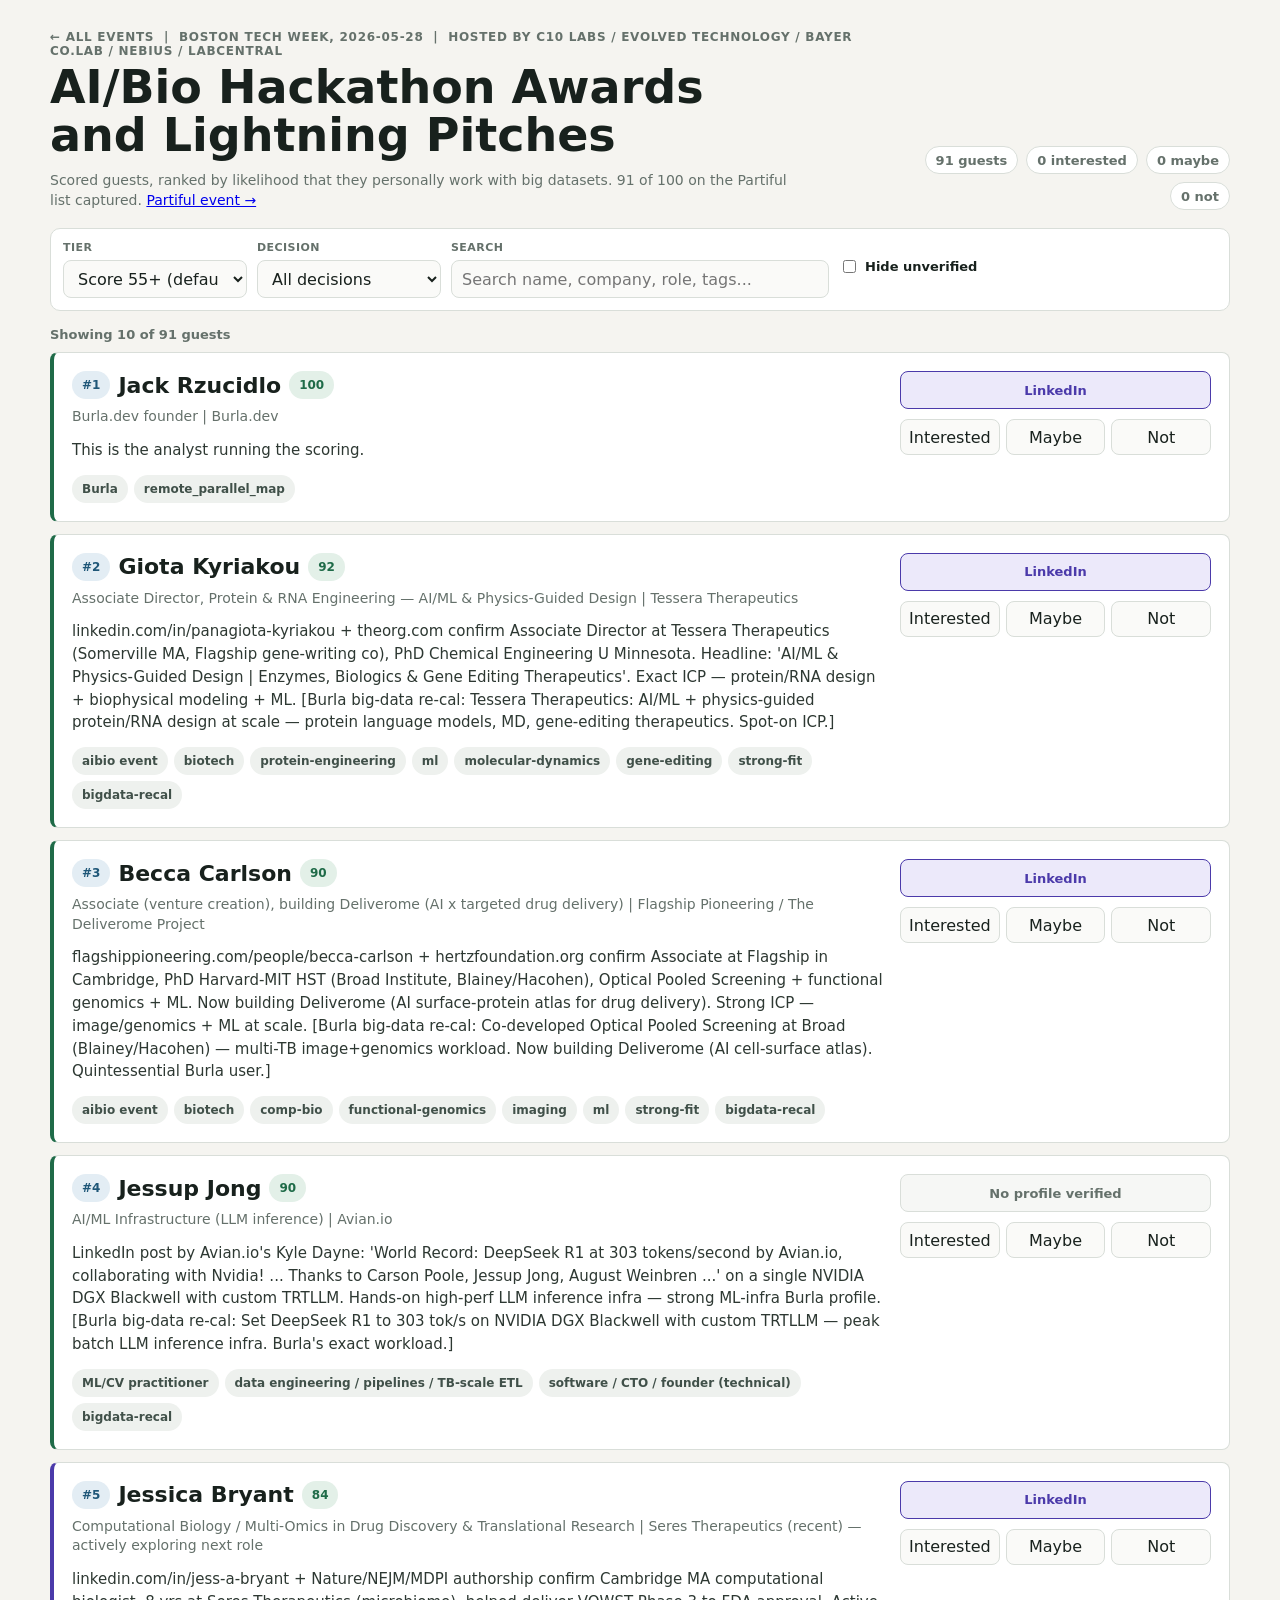
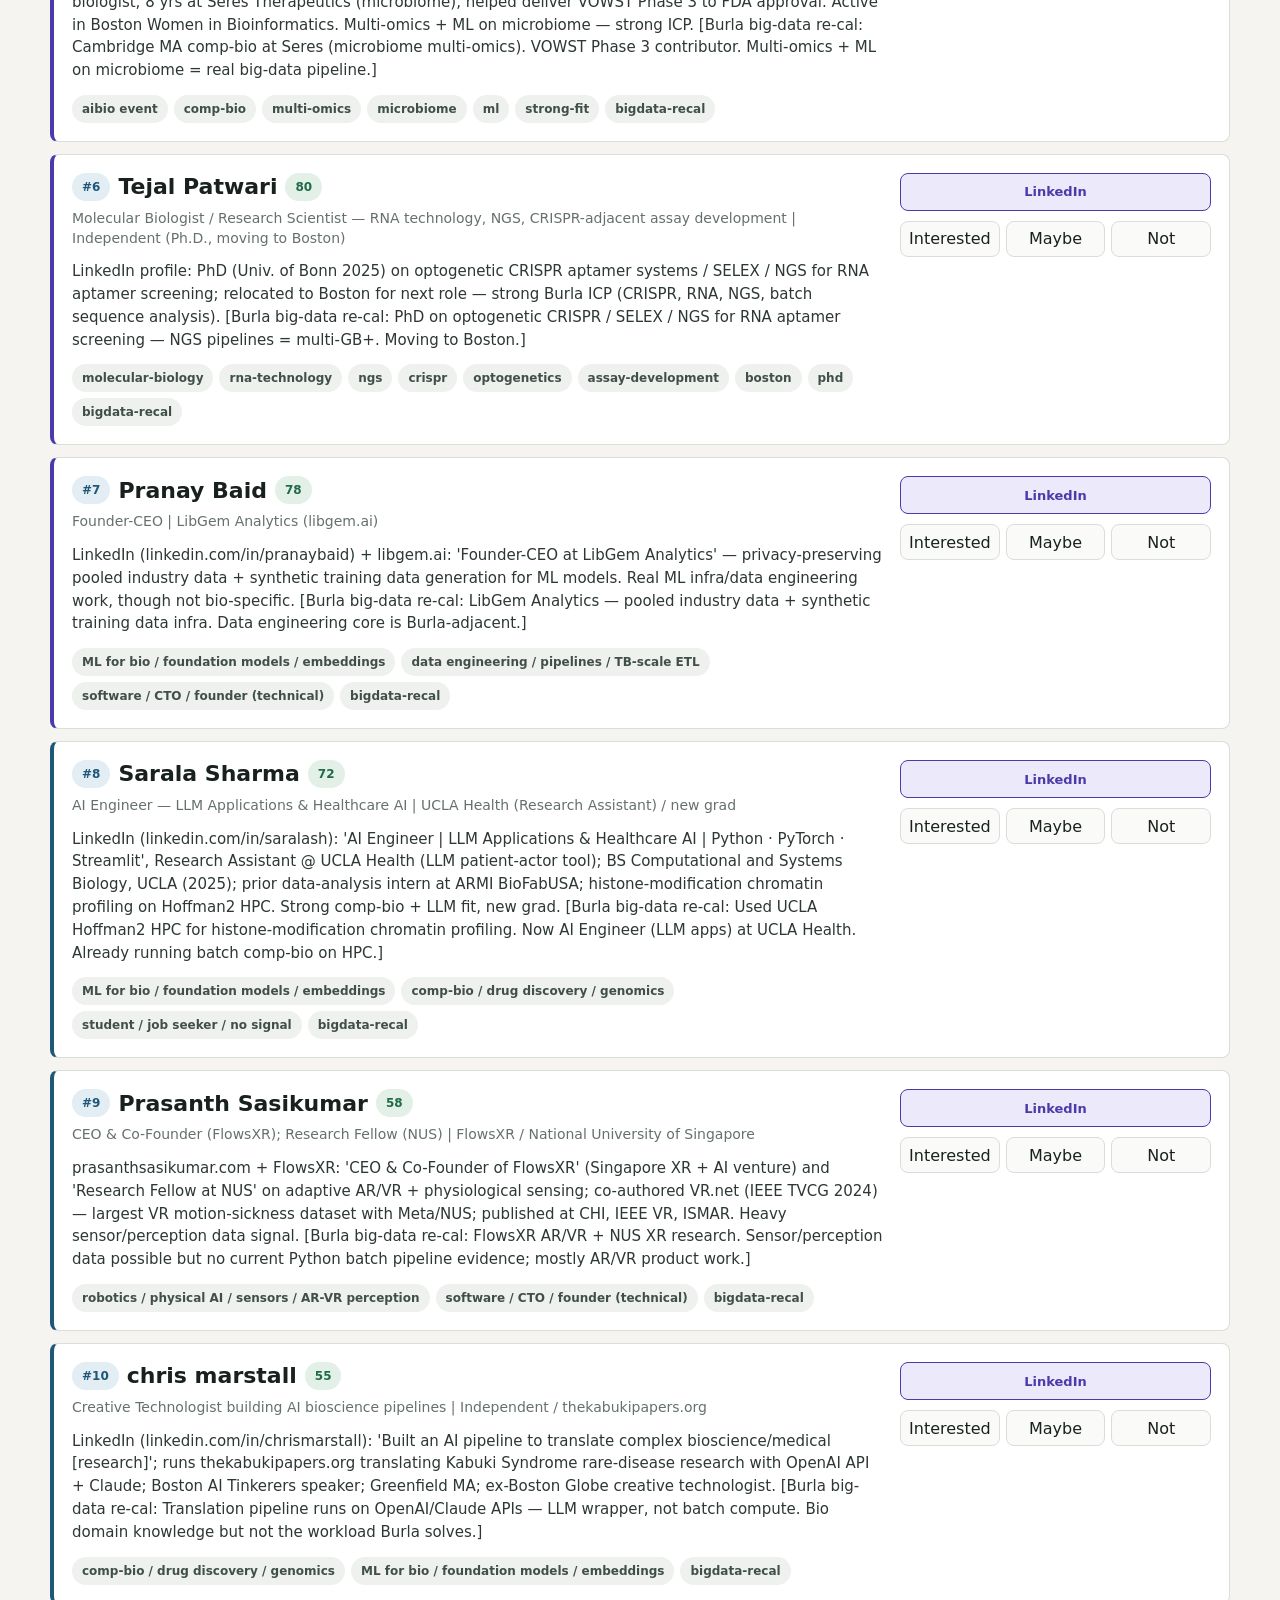
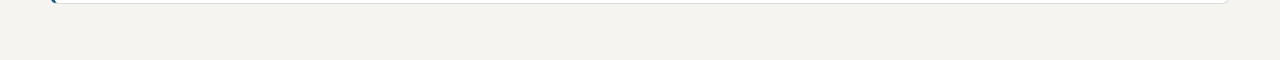
==== commit d4392222: "Recalibrate both events with Burla 'big data?' lens. Reviewed burla.dev + GitHub README to sharpen t" ====
--- a/phase2_guests/guests-aibio_hackathon.html
+++ b/phase2_guests/guests-aibio_hackathon.html
@@ -56,7 +56,7 @@
       <div class="people-list" id="peopleList" aria-live="polite"></div>
     </main>
 
-    <script type="application/json" id="guests-data">{"event_id": "aibio_hackathon", "event_name": "AI/Bio Hackathon Awards and Lightning Pitches", "event_partiful": "https://partiful.com/e/XtABb8m1oJkDVZ81Ahxj", "event_host": "C10 Labs / Evolved Technology / Bayer Co.Lab / Nebius / LabCentral", "event_date": "2026-05-28", "declared_count": 100, "parsed_count": 91, "guests": [{"name": "Jack Rzucidlo", "raw_display": "Jack Rzucidlo", "company": "Burla.dev", "role": "Burla.dev founder", "score": 100, "linkedin": "https://www.linkedin.com/in/jack-rzucidlo/", "tags": ["Burla", "remote_parallel_map"], "evidence": "This is the analyst running the scoring.", "needs_verification": false}, {"name": "Giota Kyriakou", "raw_display": "Giota Kyriakou", "company": "Tessera Therapeutics", "role": "Associate Director, Protein & RNA Engineering \u2014 AI/ML & Physics-Guided Design", "score": 87, "linkedin": "https://www.linkedin.com/in/panagiota-kyriakou", "tags": ["aibio event", "biotech", "protein-engineering", "ml", "molecular-dynamics", "gene-editing", "strong-fit"], "evidence": "linkedin.com/in/panagiota-kyriakou + theorg.com confirm Associate Director at Tessera Therapeutics (Somerville MA, Flagship gene-writing co), PhD Chemical Engineering U Minnesota. Headline: 'AI/ML & Physics-Guided Design | Enzymes, Biologics & Gene Editing Therapeutics'. Exact ICP \u2014 protein/RNA design + biophysical modeling + ML.", "needs_verification": false}, {"name": "chris marstall", "raw_display": "chris marstall", "company": "Independent / thekabukipapers.org", "role": "Creative Technologist building AI bioscience pipelines", "score": 85, "linkedin": "https://linkedin.com/in/chrismarstall", "tags": ["comp-bio / drug discovery / genomics", "ML for bio / foundation models / embeddings"], "evidence": "LinkedIn (linkedin.com/in/chrismarstall): 'Built an AI pipeline to translate complex bioscience/medical [research]'; runs thekabukipapers.org translating Kabuki Syndrome rare-disease research with OpenAI API + Claude; Boston AI Tinkerers speaker; Greenfield MA; ex-Boston Globe creative technologist.", "needs_verification": false}, {"name": "Becca Carlson", "raw_display": "Becca Carlson", "company": "Flagship Pioneering / The Deliverome Project", "role": "Associate (venture creation), building Deliverome (AI x targeted drug delivery)", "score": 84, "linkedin": "https://www.linkedin.com/in/beccajcarlson", "tags": ["aibio event", "biotech", "comp-bio", "functional-genomics", "imaging", "ml", "strong-fit"], "evidence": "flagshippioneering.com/people/becca-carlson + hertzfoundation.org confirm Associate at Flagship in Cambridge, PhD Harvard-MIT HST (Broad Institute, Blainey/Hacohen), Optical Pooled Screening + functional genomics + ML. Now building Deliverome (AI surface-protein atlas for drug delivery). Strong ICP \u2014 image/genomics + ML at scale.", "needs_verification": false}, {"name": "Jessica Bryant", "raw_display": "Jessica Bryant", "company": "Seres Therapeutics (recent) \u2014 actively exploring next role", "role": "Computational Biology / Multi-Omics in Drug Discovery & Translational Research", "score": 82, "linkedin": "https://www.linkedin.com/in/jess-a-bryant", "tags": ["aibio event", "comp-bio", "multi-omics", "microbiome", "ml", "strong-fit"], "evidence": "linkedin.com/in/jess-a-bryant + Nature/NEJM/MDPI authorship confirm Cambridge MA computational biologist, 8 yrs at Seres Therapeutics (microbiome), helped deliver VOWST Phase 3 to FDA approval. Active in Boston Women in Bioinformatics. Multi-omics + ML on microbiome \u2014 strong ICP.", "needs_verification": false}, {"name": "Jessup Jong", "raw_display": "Jessup Jong", "company": "Avian.io", "role": "AI/ML Infrastructure (LLM inference)", "score": 80, "linkedin": "", "tags": ["ML/CV practitioner", "data engineering / pipelines / TB-scale ETL", "software / CTO / founder (technical)"], "evidence": "LinkedIn post by Avian.io's Kyle Dayne: 'World Record: DeepSeek R1 at 303 tokens/second by Avian.io, collaborating with Nvidia! ... Thanks to Carson Poole, Jessup Jong, August Weinbren ...' on a single NVIDIA DGX Blackwell with custom TRTLLM. Hands-on high-perf LLM inference infra \u2014 strong ML-infra Burla profile.", "needs_verification": false}, {"name": "Prasanth Sasikumar", "raw_display": "Prasanth Sasikumar", "company": "FlowsXR / National University of Singapore", "role": "CEO & Co-Founder (FlowsXR); Research Fellow (NUS)", "score": 78, "linkedin": "https://www.linkedin.com/in/prasanthsasikumar", "tags": ["robotics / physical AI / sensors / AR-VR perception", "software / CTO / founder (technical)"], "evidence": "prasanthsasikumar.com + FlowsXR: 'CEO & Co-Founder of FlowsXR' (Singapore XR + AI venture) and 'Research Fellow at NUS' on adaptive AR/VR + physiological sensing; co-authored VR.net (IEEE TVCG 2024) \u2014 largest VR motion-sickness dataset with Meta/NUS; published at CHI, IEEE VR, ISMAR. Heavy sensor/perception data signal.", "needs_verification": false}, {"name": "Tejal Patwari", "raw_display": "Tejal Patwari", "company": "Independent (Ph.D., moving to Boston)", "role": "Molecular Biologist / Research Scientist \u2014 RNA technology, NGS, CRISPR-adjacent assay development", "score": 78, "linkedin": "https://www.linkedin.com/in/tejalpatwari5", "tags": ["molecular-biology", "rna-technology", "ngs", "crispr", "optogenetics", "assay-development", "boston", "phd"], "evidence": "LinkedIn profile: PhD (Univ. of Bonn 2025) on optogenetic CRISPR aptamer systems / SELEX / NGS for RNA aptamer screening; relocated to Boston for next role \u2014 strong Burla ICP (CRISPR, RNA, NGS, batch sequence analysis).", "needs_verification": false}, {"name": "Pranay Baid", "raw_display": "Pranay Baid", "company": "LibGem Analytics (libgem.ai)", "role": "Founder-CEO", "score": 72, "linkedin": "https://linkedin.com/in/pranaybaid", "tags": ["ML for bio / foundation models / embeddings", "data engineering / pipelines / TB-scale ETL", "software / CTO / founder (technical)"], "evidence": "LinkedIn (linkedin.com/in/pranaybaid) + libgem.ai: 'Founder-CEO at LibGem Analytics' \u2014 privacy-preserving pooled industry data + synthetic training data generation for ML models. Real ML infra/data engineering work, though not bio-specific.", "needs_verification": false}, {"name": "elan pavlov", "raw_display": "elan pavlov", "company": "Independent / Good Judgment (Superforecaster)", "role": "Computer scientist (MIT postdoc, theoretical CS PhD)", "score": 72, "linkedin": "", "tags": ["aibio event", "ML / AI", "computational biology"], "evidence": "goodjudgment.com + mathgenealogy: PhD theoretical CS (Hebrew U), MIT behavioral economics postdoc; published AAAI/ALT on ML; explicitly works in computational biology, ML and algorithms. Strong technical/comp-bio fit.", "needs_verification": false}, {"name": "Charles Mbata", "raw_display": "Charles Mbata", "company": "MyMonitor.Ai", "role": "Founder & CEO", "score": 65, "linkedin": "https://linkedin.com/in/charles-mbata", "tags": ["ML for bio / foundation models / embeddings", "software / CTO / founder (technical)", "engineering-adjacent / product technical"], "evidence": "LinkedIn (linkedin.com/in/charles-mbata) + mymonitor.ai: 'Founder & CEO of MyMonitor.ai' \u2014 AI multispectral skin imaging; on-device CNN/RNN/GNN models for melanin-aware lesion scoring; also co-founded MetalDrug.com (computational drug innovation). Hands-on ML for healthcare/dermatology + comp drug platform.", "needs_verification": false}, {"name": "Nicholas Zolton", "raw_display": "Nicholas Zolton", "company": "Max AI (current); ex-Happyverse", "role": "Software Engineer", "score": 62, "linkedin": "https://linkedin.com/in/nicholaszolton", "tags": ["software / CTO / founder (technical)", "ML/CV practitioner"], "evidence": "LinkedIn (linkedin.com/in/nicholaszolton): 'Software Engineer at Max AI'; previously at Happyverse (AI avatars / video AI, $2M pre-seed, Village Global & Jeff Dean backed); UTD CS alum, ex-Walmart Global Tech. Technical AI SWE, not bio.", "needs_verification": false}, {"name": "Sarala Sharma", "raw_display": "Sarala Sharma", "company": "UCLA Health (Research Assistant) / new grad", "role": "AI Engineer \u2014 LLM Applications & Healthcare AI", "score": 62, "linkedin": "https://linkedin.com/in/saralash", "tags": ["ML for bio / foundation models / embeddings", "comp-bio / drug discovery / genomics", "student / job seeker / no signal"], "evidence": "LinkedIn (linkedin.com/in/saralash): 'AI Engineer | LLM Applications & Healthcare AI | Python \u00b7 PyTorch \u00b7 Streamlit', Research Assistant @ UCLA Health (LLM patient-actor tool); BS Computational and Systems Biology, UCLA (2025); prior data-analysis intern at ARMI BioFabUSA; histone-modification chromatin profiling on Hoffman2 HPC. Strong comp-bio + LLM fit, new grad.", "needs_verification": false}, {"name": "Siddhartha Bhattacharya", "raw_display": "Siddhartha Bhattacharya", "company": "PwC", "role": "Partner & Generative AI Leader, Pharma & Life-Sciences", "score": 60, "linkedin": "https://www.linkedin.com/in/siddbhattacharya", "tags": ["pwc", "life-sciences-ai", "pharma", "boston", "advisor", "boston-tech-week-speaker"], "evidence": "LinkedIn + The Org + Discovery on Target conf + Tech Week 2026 speaker page: Boston-based PwC Partner leading Generative AI for Pharma/Life Sciences; advisor-consultant (not deep IC), but life-sciences AI leadership.", "needs_verification": false}, {"name": "Wesley Suen", "raw_display": "Wesley Suen", "company": "MIT (Biology PhD program)", "role": "Biology PhD student (incoming 2025); Stanford MS Biology/Health Policy", "score": 58, "linkedin": "https://linkedin.com/in/yat-chun-wesley-suen", "tags": ["aibio event", "bio PhD student", "biotech investing"], "evidence": "LinkedIn: MIT Biology PhD 2025-present, Stanford MS Biology + Health Policy, UChicago Econ; biotech equity research/investing background. Technical biologist at MIT with comp-bio adjacency.", "needs_verification": false}, {"name": "Ackshay Nagamallu Rajasekar", "raw_display": "Ackshay Nagamallu Rajasekar", "company": "Northeastern University", "role": "Graduate Student \u2014 Data Scientist / ML Engineer", "score": 56, "linkedin": "", "tags": ["northeastern", "ml-engineer", "graduate-student", "python"], "evidence": "Babson Generator Build-a-thon 2026 participant profile lists him as Northeastern Graduate Student, Data Scientist/ML Engineer (Python, ML, Data Analysis, Health & Fitness Tech).", "needs_verification": false}, {"name": "Ryan Nie", "raw_display": "Ryan Nie", "company": "Boston University / Georgia Tech (MSCS)", "role": "AI Data Scientist / Engineer (student)", "score": 55, "linkedin": "https://linkedin.com/in/ryanznie", "tags": ["ML/CV practitioner", "software / CTO / founder (technical)", "student / job seeker / no signal"], "evidence": "ryanznie.github.io + GitHub @ryanznie: 'AI data scientist / engineer curious about LLMs, physics'; BS Physics + Stats @ BU, MSCS @ Georgia Tech; Sundai Club hackathon builder (InkLens OCR with LLMs); led BU ML/AI workshop. Technical builder but student profile.", "needs_verification": false}, {"name": "James Sinka", "raw_display": "James Sinka", "company": "Hypnos (co-founder) / Orange DAO (co-founder)", "role": "Repeat founder; DeSci/Web3 investor; ex YC W19", "score": 55, "linkedin": "https://www.linkedin.com/in/jamessinka", "tags": ["aibio event", "founder", "desci", "web3", "yc-alum", "medium-fit"], "evidence": "linkedin.com/in/jamessinka + nocap.blog confirm Boston-based, YC W19, co-founded Hypnos (sleep), Ambient PV (printable solar), Orange DAO ($50M+ YC alum fund). Self-described 'Accelerating Science', now DeSci/Web3 builder. Founder + investor blend; some science DNA but not batch comp-bio. Medium.", "needs_verification": false}, {"name": "Ameya Kharade", "raw_display": "Ameya Kharade", "company": "Nashua High School South (student); Univ. of Pittsburgh Dept. of Psychiatry (research collab)", "role": "High School Student \u2014 AI for neurodegenerative-disease detection & mental-health diagnostics", "score": 53, "linkedin": "", "tags": ["high-school-student", "ai-bio-research", "isef-finalist", "fmri", "neuro-ai", "mit-collab", "pitt-psychiatry"], "evidence": "Neurology World Conf + Pitt Psychiatry Research Day + Regeneron ISEF 2025: 16yo Nashua HS South junior, built CLIMB (rs-fMRI brain-aging CNN + curriculum learning), MIT & Pitt Psychiatry collabs; 2025 ISEF finalist.", "needs_verification": false}, {"name": "Yuvanguru B", "raw_display": "Yuvanguru B", "company": "Nashua High School South (student)", "role": "High School Student \u2014 AI/medical research (ACCESS-AD Alzheimer's screening; brain-tumor CLIP/latent-diffusion)", "score": 52, "linkedin": "", "tags": ["high-school-student", "ai-medical-research", "isef-finalist", "deep-learning", "alzheimers"], "evidence": "Nashua Telegraph + NHSEE + Regeneron ISEF 2025: Yuvanguru Balagurumoorthy, Nashua HS South sophomore, built ACCESS-AD ($300 Alzheimer's screening), ISEF finalist for NeuroGen CLIP-guided diffusion brain-tumor classifier; 3M Young Scientist 2023.", "needs_verification": false}, {"name": "Erika Francoeur", "raw_display": "Erika Francoeur", "company": "REALM Bio", "role": "Project Manager (cell & gene therapy access; workforce / ATMP whitepaper author)", "score": 52, "linkedin": "", "tags": ["realm-bio", "cell-gene-therapy", "project-management", "boston", "biotech-ops"], "evidence": "REALM Bio whitepaper (2024) authored by Erika Francoeur B.Sc. + multiple LinkedIn posts (Petra Peterson, Shruti Lone) identify her as PM at REALM Bio (CAR-T / sickle-cell access, JPM rep). Biotech ops, not deep-tech ICP.", "needs_verification": false}, {"name": "Babak Kia", "raw_display": "Babak Kia", "company": "Boston University / solo angel", "role": "Senior Lecturer ECE, BU; serial founder & angel in AI/Robotics/Biotech", "score": 52, "linkedin": "", "tags": ["aibio event", "professor / mentor", "angel investor"], "evidence": "bu.edu/eng + deshpande.mit.edu + openvc.app: Senior Lecturer ECE @ BU, MIT Deshpande advisor, Techstars/MassRobotics/MassChallenge mentor, solo angel in AI/LLM/Hardware/Robotics/Biotech. Technical educator + angel \u2014 mixed.", "needs_verification": false}, {"name": "YU CHEN", "raw_display": "YU CHEN", "company": "", "role": "", "score": 50, "linkedin": "", "tags": ["aibio event", "unverified"], "evidence": "Multiple plausible Yu Chens \u2014 strongest bio-event match is Yu Chen, postdoc in Hailiang Huang lab at Broad/ATGU/MGH (psychiatric-disorder structural variants, Asian vs EUR populations); but also Yu Chen, Exec Director BD @ WuXi AppTec (Boston). Cannot disambiguate confidently from Partiful display alone.", "needs_verification": true}, {"name": "Ziqiang Xu", "raw_display": "Ziqiang Xu", "company": "Hokdo", "role": "Founder & CEO", "score": 48, "linkedin": "", "tags": ["software / CTO / founder (technical)"], "evidence": "CBInsights: 'Xu Ziqiang, founder and CEO of Hokdo' \u2014 Beijing-based B2B customer-success SaaS platform (Pre-A, SIG China + Eminence + Miracle Plus); also co-founder of Authing (cloud identity). Technical founder but SaaS/customer-success focus, not bio or batch compute.", "needs_verification": false}, {"name": "Phillips Le", "raw_display": "Phillips Le", "company": "Northeastern University / Boston University (student)", "role": "Undergraduate hackathon builder", "score": 48, "linkedin": "", "tags": ["aibio event", "student", "hackathon-builder", "healthtech-cv"], "evidence": "LinkedIn posts (johnathan-oneal, mehr-anand) credit 'Phillips Le' as REBOUND teammate at HackHealth 2026 (Northeastern) \u2014 frontend lead using YOLOv8 pose-estimation + Gemini for injury rehab. Also listed on BU Spark! Care Atlas (healthcare data viz). Student-level CV/AI builder, no batch-compute signal.", "needs_verification": false}, {"name": "Lawrence Weru", "raw_display": "Lawrence Weru", "company": "Commonwealth of Massachusetts \u2014 Executive Office of Technology Services and Security (EOTSS)", "role": "Accessibility Officer; ex-HMS HiDIVE Lab Associate in Biomedical Informatics", "score": 48, "linkedin": "https://www.linkedin.com/in/lawrenceweru", "tags": ["aibio event", "digital-accessibility", "biomedical-informatics", "policy", "low-medium-fit"], "evidence": "linkedin.com/in/lawrenceweru + magazine.hms.harvard.edu confirm Harvard Medical School SM '23 (Media, Medicine & Health), 2 yrs Associate in Biomedical Informatics at HiDIVE Lab (Gehlenborg), now MA State Accessibility Officer. Focus on digital accessibility of life-sciences tools + AI inclusion \u2014 not batch compute / drug discovery scale.", "needs_verification": false}, {"name": "Nghia Trang", "raw_display": "Nghia Trang", "company": "Northeastern University (student) \u2014 REBOUND team / AIR Health intern", "role": "Undergraduate hackathon builder \u2014 backend/CV (Supabase, ROM integration)", "score": 48, "linkedin": "", "tags": ["aibio event", "student", "hackathon-builder", "healthtech-cv"], "evidence": "LinkedIn posts (johnathan-oneal, mehr-anand) credit 'Nghia Trang' as REBOUND co-builder at HackHealth 2026 (Northeastern) \u2014 ROM integration, Supabase backend, Gemini speech + YOLOv8 pose. Team joining AIR Health internship. Student-level CV/AI builder; light medium fit.", "needs_verification": false}, {"name": "Mary Roane", "raw_display": "Mary Roane", "company": "Siemens Healthineers (former)", "role": "Global Program Management (medical diagnostics)", "score": 48, "linkedin": "https://www.linkedin.com/in/marybroane", "tags": ["medical-diagnostics", "program-management", "siemens"], "evidence": "Sathish Ramaswamy LinkedIn recommendation references Mary Roane (linkedin.com/in/marybroane) as Global Program Management lead at Siemens Healthineers \u2014 diagnostics PM, not deep-tech ICP.", "needs_verification": true}, {"name": "Francesca Grippa", "raw_display": "Francesca Grippa", "company": "Northeastern University, College of Professional Studies", "role": "Senior Associate Dean of Research; Professor of Business Innovation; MIT Media Lab Affiliate", "score": 48, "linkedin": "https://www.linkedin.com/in/grippa", "tags": ["academic", "innovation-networks", "social-computing", "northeastern", "mit-media-lab"], "evidence": "Northeastern CPS faculty page + Google Scholar: PhD, professor of business innovation; research is collaborative-innovation networks / NLP for business \u2014 not biotech/comp-bio ICP.", "needs_verification": false}, {"name": "Debesh Subhendu Biswas", "raw_display": "Debesh Subhendu Biswas", "company": "Boston University", "role": "MS Artificial Intelligence (grad student)", "score": 48, "linkedin": "https://linkedin.com/in/debesh0611", "tags": ["aibio event", "AI grad student"], "evidence": "LinkedIn: Master's in AI at Boston University, Boston, MA. Technical AI student but no demonstrated big-data / bio pipeline track record.", "needs_verification": false}, {"name": "Henry Liu", "raw_display": "Henry Liu", "company": "", "role": "", "score": 45, "linkedin": "", "tags": ["engineering-adjacent / product technical", "unverified"], "evidence": "Multiple plausible Henry Liu matches (Rocket Pharmaceuticals QC/Bioassay senior mgr in cell-and-gene therapy; Penn anesthesiology professor; others) \u2014 none can be tied confidently to the '10+ years R&D and commercialization' Partiful bio. Conservative score pending verification.", "needs_verification": true}, {"name": "Marnu van Niekerk", "raw_display": "Marnu van Niekerk", "company": "", "role": "Likely Boston New Technology (BNT) community member", "score": 45, "linkedin": "", "tags": ["aibio event", "boston-tech-community", "unverified"], "evidence": "Repeated co-tags with Boston New Technology (BNT) crew in LinkedIn posts by Esra Eisa, Josiah Butler \u2014 suggests active Boston tech community member building/hacking. Datanyze lists a 'Marnu Van Niekerk' as Fitt Turbo Machinery manager (industrial, Australia) \u2014 probably different person. Identity not confidently resolved.", "needs_verification": true}, {"name": "Rohan Arya Gondi", "raw_display": "Rohan Arya Gondi", "company": "Yale University", "role": "Undergrad (Biomedical Engineering) \u2014 stem cell research & wearables interest", "score": 45, "linkedin": "", "tags": ["aibio event", "student", "bme", "wearables"], "evidence": "yalebulldogs.com/sports/mens-squash/roster/rohan-arya-gondi confirms Yale sophomore, men's squash team. Oakridge.in profile: 'set to attend Yale University, majoring in Biomedical engineering with a focus on stem cell research and wearables.' Student, no track record yet \u2014 light medium.", "needs_verification": false}, {"name": "Sofi Le", "raw_display": "Sofi Le", "company": "Boston College", "role": "Undergraduate Student (Human-Centered Engineering & CS)", "score": 45, "linkedin": "", "tags": ["student", "ml-interest", "undergrad", "boston-college"], "evidence": "BC Schiller Institute research subcommittee bio + Babson Generator Build-a-thon profile: BC freshman, HCE+CS, interested in ML for agriculture, Full-Stack/Python/ML \u2014 student with no track record.", "needs_verification": false}, {"name": "Rameen Rao", "raw_display": "Rameen Rao", "company": "NeuraLog AI", "role": "Founder, MBBS \u2014 physician-scientist building AI for clinical research labs (neuro/psych)", "score": 45, "linkedin": "https://www.linkedin.com/in/rameen-rao", "tags": ["founder", "physician-scientist", "llm-clinical", "neuralog-ai", "neurology", "psychiatry"], "evidence": "Public LinkedIn post (neuralogai.io): Dr. Rameen Rao, MBBS, founder of NeuraLog AI \u2014 LLM extraction of psych/neuro scales from clinical notes, JHU Clinical Trials Ops certified; LLM-on-notes builder per Burla rubric (not batch big-data ICP).", "needs_verification": true}, {"name": "Duc Tran", "raw_display": "Duc Tran", "company": "", "role": "", "score": 43, "linkedin": "", "tags": ["unverified", "ambiguous"], "evidence": "Multiple candidates: Duc A. Tran (UMass Boston CS prof, decentralized ML) vs. Duc Tran (WashU bioinformatics, single-cell/3D genomics). Cannot disambiguate confidently.", "needs_verification": true}, {"name": "Yi Li", "raw_display": "Yi Li", "company": "", "role": "", "score": 43, "linkedin": "", "tags": ["unverified", "ambiguous"], "evidence": "Very common name; multiple plausible candidates (Alex Yi Li @Ailux AI-drug discovery, Yicong Li @Harvard AI/bioeng, Yi Li @Boston Scientific preclinical, JHU PhD) \u2014 cannot confidently attribute.", "needs_verification": true}, {"name": "Shilpa Jain", "raw_display": "Shilpa Jain", "company": "", "role": "", "score": 43, "linkedin": "", "tags": ["unverified", "ambiguous"], "evidence": "Multiple Shilpa Jains (BU Questrom MBA student finance, AstraZeneca supply chain, Alternates.ai founder); no confident AI/Bio hackathon link.", "needs_verification": true}, {"name": "David Sun", "raw_display": "David Sun", "company": "", "role": "", "score": 43, "linkedin": "", "tags": ["unverified", "ambiguous"], "evidence": "Multiple plausible Boston-area candidates: David Sun Kong (MIT Media Lab synthetic biologist, strong fit) vs. David Sun MSEM (ElevateBio process engineer, medium fit) vs. other; cannot disambiguate.", "needs_verification": true}, {"name": "Sarah Golden", "raw_display": "Sarah Golden", "company": "UC Berkeley (student); Cybersecurity Clinic", "role": "CS & Public Policy New Grad; AI Security Consultant", "score": 42, "linkedin": "https://linkedin.com/in/sarah-golden-548157210", "tags": ["software / CTO / founder (technical)", "student / job seeker / no signal"], "evidence": "LinkedIn (linkedin.com/in/sarah-golden-548157210): 'Computer Science & Public Policy @ UC Berkeley' (2022-2026), Student Technology Consultant + AI Security Consultant at UC Berkeley Cybersecurity Clinic; recent hackathon wins (Valid8 B2B-idea-validation AI agent). New grad, no batch-data signal.", "needs_verification": false}, {"name": "Nicole Huang", "raw_display": "Nicole Huang", "company": "", "role": "", "score": 42, "linkedin": "", "tags": ["aibio event", "unverified"], "evidence": "Multiple Nicole Huang LinkedIns (Boston Santander marketing data scientist; UCSF MD-PhD; Sirio Pharma talent). No distinctive Partiful bio signal to disambiguate. Conservative score pending verification.", "needs_verification": true}, {"name": "Tatsiana Kirimava", "raw_display": "Tatsiana Kirimava", "company": "Orangesoft", "role": "CEO & Co-Founder", "score": 42, "linkedin": "https://linkedin.com/in/tatsianakirimava", "tags": ["engineering-adjacent / product technical", "community / events / BD"], "evidence": "LinkedIn (linkedin.com/in/tatsianakirimava) + orangesoft.co: 'CEO & Co-Founder of Orangesoft' since 2011 \u2014 full-cycle software-development outsourcing focused on healthcare + IoT; SF-based. Services/outsourcing model rather than direct batch-compute user.", "needs_verification": false}, {"name": "Salwa", "raw_display": "Salwa", "company": "", "role": "", "score": 42, "linkedin": "", "tags": ["unverified", "community / events / BD"], "evidence": "First-name-only Partiful entry. Closest plausible Boston-adjacent match is Salwa Nur Muhammad, Founder/CEO of FourthBrain (AI/ML training, Palo Alto), Harvard MA alum \u2014 edtech/community, not a batch-compute user. Identity not confidently resolvable from 'Salwa' alone.", "needs_verification": true}, {"name": "Cameron Cooper", "raw_display": "Cameron Cooper", "company": "", "role": "", "score": 42, "linkedin": "", "tags": ["aibio event", "unverified"], "evidence": "Multiple Cameron Coopers exist (Hoss founder/SVP Chia Network \u2014 not bio; Michigan undergrad data scientist NYC; AI consultant Georgia; Boston esthetician). No confident Boston AI/bio match. Conservative default.", "needs_verification": true}, {"name": "Nathaniel Taylor", "raw_display": "Nathaniel Taylor", "company": "", "role": "", "score": 42, "linkedin": "", "tags": ["aibio event", "unverified"], "evidence": "Possible match: Nathaniel Taylor, AI BD Manager at Colaberry (Boston data science consultancy) \u2014 generic AI/data sales role, not batch compute. Not confidently the right Nathaniel Taylor; common name. Conservative default.", "needs_verification": true}, {"name": "Sanjana S", "raw_display": "Sanjana S", "company": "", "role": "", "score": 42, "linkedin": "", "tags": ["aibio event", "unverified"], "evidence": "Multiple Boston-area Sanjana S candidates (UX/growth consultant; BU School of Medicine PhD in biological sciences w/ Tango Therapeutics co-op; BU MSCS w/ ML at NeurIPS/AAAI). Can't confidently disambiguate from 'Sanjana S' alone.", "needs_verification": true}, {"name": "Vikesh Patel", "raw_display": "Vikesh Patel", "company": "", "role": "", "score": 42, "linkedin": "", "tags": ["aibio event", "unverified"], "evidence": "Common name; candidates include UK pharma physician (Dr Vikesh Patel, AstraZeneca/global clinical dev \u2014 not Boston), CA defense systems engineer, MN/Meta AI/ML engineer (no Boston), Tesla SF. No confident Boston AI/bio match.", "needs_verification": true}, {"name": "Riley Lu", "raw_display": "Riley Lu", "company": "", "role": "", "score": 42, "linkedin": "", "tags": ["unverified"], "evidence": "No confident match across LinkedIn / web; common name, no Boston AI/Bio hackathon signal found.", "needs_verification": true}, {"name": "Yefan He", "raw_display": "Yefan He", "company": "", "role": "", "score": 42, "linkedin": "", "tags": ["unverified"], "evidence": "Only matches found are Zhejiang University agricultural-CV researcher (no Boston tie); no confident Boston-area Yefan He.", "needs_verification": true}, {"name": "LIN AN", "raw_display": "LIN AN", "company": "", "role": "", "score": 42, "linkedin": "", "tags": ["unverified"], "evidence": "Multiple ambiguous candidates (Na An / Lin An variants in Boston biotech); cannot confidently match.", "needs_verification": true}, {"name": "Jake Leb", "raw_display": "Jake Leb", "company": "", "role": "", "score": 42, "linkedin": "", "tags": ["unverified", "ambiguous"], "evidence": "Truncated name \u2014 no confident match (closest are Jake Lebowitz @Gunderson biotech finance, Jacob Leiby @Tempus AI imaging); cannot disambiguate.", "needs_verification": true}, {"name": "Surjan S Singh", "raw_display": "Surjan S Singh", "company": "", "role": "", "score": 42, "linkedin": "", "tags": ["aibio event", "ambiguous identity"], "evidence": "Possible match to Spira Inc. co-founder/COO (LA, CRISPR/algae food-tech, VCU mech-eng) per theorg.com/org/spira, but LA-based and identity not confirmed for Boston AI/Bio hackathon. Conservative score.", "needs_verification": true}, {"name": "Riccardo", "raw_display": "Riccardo", "company": "", "role": "", "score": 40, "linkedin": "", "tags": ["unverified"], "evidence": "First-name-only Partiful entry. No confident public match \u2014 multiple plausible Riccardos (Volpi @ Arsenale BioYards precision-fermentation; Signoretti @ LinkBio; Di Molfetta stealth AI lab). Conservative default per anti-hallucination rule.", "needs_verification": true}, {"name": "Juliet Kelso", "raw_display": "Juliet Kelso", "company": "", "role": "", "score": 40, "linkedin": "", "tags": ["aibio event", "unverified"], "evidence": "No confident public match for 'Juliet Kelso' in Boston AI/bio. Adjacent names surfaced (Juliet Williams @ Kymera Therapeutics; Reed Kelso biotech advisor) but neither is the same person. Conservative default per anti-hallucination rule.", "needs_verification": true}, {"name": "David Rosenstein", "raw_display": "David Rosenstein", "company": "", "role": "", "score": 40, "linkedin": "", "tags": ["aibio event", "unverified"], "evidence": "Top public LinkedIn hit for 'David Rosenstein' (linkedin.com/in/rosenstein) is a NYC sales-training professional at 30MPC \u2014 not bio/AI fit. Boston-area David Rosen results (Northeastern robotics prof David M. Rosen; Acrelic Group David A. Rosen) are different surnames. No confident match.", "needs_verification": true}, {"name": "Jacques Zaarour", "raw_display": "Jacques Zaarour", "company": "", "role": "", "score": 40, "linkedin": "", "tags": ["aibio event", "unverified"], "evidence": "Only public hit is 'Jacques Zaarour' on Concordia Industrial Engineering Dean's List (concordia.ca/ginacody) \u2014 no AI/bio LinkedIn signal. Conservative default; identity not confidently resolved.", "needs_verification": true}, {"name": "Myo Oo", "raw_display": "Myo Oo", "company": "", "role": "", "score": 40, "linkedin": "", "tags": ["aibio event", "unverified"], "evidence": "Closest Boston-area match is Shwe Myat Myo Oo, mechanical/HVAC design engineer at SMMA (linkedin.com/in/shwe-myat-myo-oo) \u2014 not AI/bio. Name 'Myo Oo' alone is common; no confident match found. Conservative default.", "needs_verification": true}, {"name": "Rachelle", "raw_display": "Rachelle", "company": "", "role": "", "score": 40, "linkedin": "", "tags": ["unverified", "first-name-only"], "evidence": "First-name only \u2014 no confident public match. Anti-hallucination conservative default.", "needs_verification": true}, {"name": "Elizabeth", "raw_display": "Elizabeth", "company": "", "role": "", "score": 40, "linkedin": "", "tags": ["unverified", "first-name-only"], "evidence": "First-name only \u2014 no confident public match. Anti-hallucination conservative default.", "needs_verification": true}, {"name": "Reza", "raw_display": "Reza", "company": "", "role": "", "score": 40, "linkedin": "", "tags": ["unverified", "first-name-only"], "evidence": "First-name only \u2014 no confident public match. Anti-hallucination conservative default.", "needs_verification": true}, {"name": "Lasya", "raw_display": "Lasya", "company": "", "role": "", "score": 40, "linkedin": "", "tags": ["unverified", "first-name-only"], "evidence": "First-name only \u2014 no confident public match. Anti-hallucination conservative default.", "needs_verification": true}, {"name": "John Ikudaisi", "raw_display": "John Ikudaisi", "company": "MotionArc / Expy Health", "role": "Founder/CEO \u2014 agentic AI for healthcare; digital marketing & growth", "score": 40, "linkedin": "https://www.linkedin.com/in/johnikudaisi", "tags": ["healthcare-ai", "agentic-ai", "marketing-growth", "founder", "la-based"], "evidence": "LinkedIn profile: athlete-turned-entrepreneur, 5x founder, currently @ MotionArc (LA), agentic AI for healthcare + marketing/growth expert \u2014 per Burla rubric, agentic-AI healthcare builder without batch-data signal sits in weak/penalize bracket.", "needs_verification": false}, {"name": "Nune", "raw_display": "Nune", "company": "", "role": "", "score": 40, "linkedin": "", "tags": ["aibio event", "unverified", "first-name only"], "evidence": "First-name-only. Possible match to Nun\u00e9 Martiros PhD (Paladin Capital Digital Biology Senior Associate, ex-Foresite/Flagship, MIT neuro PhD) \u2014 but identity unconfirmed from 'Nune' alone.", "needs_verification": true}, {"name": "Santiago Martinez", "raw_display": "Santiago Martinez", "company": "Futura Work", "role": "Founder", "score": 38, "linkedin": "https://linkedin.com/in/santiago-martinez-jaramillo-31551784", "tags": ["community / events / BD", "aibio event"], "evidence": "LinkedIn (linkedin.com/in/santiago-martinez-jaramillo-31551784) + futura.work: 'Founder at Futura Work' \u2014 AI-powered LATAM engineering-talent recruiting marketplace (NYC, 4 employees). Recruiting/services, not a Burla batch-compute user.", "needs_verification": false}, {"name": "Nithin Venkatramanan", "raw_display": "Nithin Venkatramanan", "company": "", "role": "Likely Brown University admit (incoming student) / Nashua NH", "score": 38, "linkedin": "", "tags": ["aibio event", "student", "unverified"], "evidence": "cabinet.com + browndailyherald.com identify a Nithin Venkatramanan from Nashua NH, National Merit semifinalist 2025, admitted to Brown ('A Day on College Hill' 2026). Likely incoming college student \u2014 no AI/bio track record. Conservative scoring; not 100% sure same person.", "needs_verification": true}, {"name": "Maxim", "raw_display": "Maxim", "company": "", "role": "", "score": 38, "linkedin": "", "tags": ["unverified", "first-name-only"], "evidence": "No confident public match found for 'Maxim' (first-name only). Default conservative score per anti-hallucination rule.", "needs_verification": true}, {"name": "Anand", "raw_display": "Anand", "company": "", "role": "", "score": 38, "linkedin": "", "tags": ["unverified", "first-name-only"], "evidence": "First-name-only \u2014 no confident match after multi-query search; possible candidates (Guru Anand @Babson Build-a-thon, etc.) too ambiguous to attribute.", "needs_verification": true}, {"name": "Ted", "raw_display": "Ted", "company": "", "role": "", "score": 38, "linkedin": "", "tags": ["unverified", "first-name-only"], "evidence": "First-name-only \u2014 no confident match.", "needs_verification": true}, {"name": "Tee", "raw_display": "Tee", "company": "", "role": "", "score": 38, "linkedin": "", "tags": ["unverified", "first-name-only"], "evidence": "First-name-only \u2014 no confident match.", "needs_verification": true}, {"name": "Flavius", "raw_display": "Flavius", "company": "", "role": "", "score": 38, "linkedin": "", "tags": ["unverified", "first-name-only"], "evidence": "First-name-only \u2014 no confident Boston AI/Bio match (Flaviu Simihaian is NY healthcare-pharmacy AI, not biotech ICP).", "needs_verification": true}, {"name": "Auden Sandberg", "raw_display": "Auden Sandberg", "company": "Boston University", "role": "Undergrad (Neuroscience/Journalism/Philosophy); RA at McLean/HMS", "score": 38, "linkedin": "https://linkedin.com/in/auden-sandberg-360b72304", "tags": ["aibio event", "student no track record"], "evidence": "LinkedIn: BU '23-'27 BA Neuroscience, current Research Assistant at McLean Hospital/Harvard Medical School. Bio-adjacent undergrad with no big-data compute track record.", "needs_verification": false}, {"name": "Niva", "raw_display": "Niva", "company": "", "role": "", "score": 38, "linkedin": "", "tags": ["aibio event", "unverified", "first-name only"], "evidence": "First-name-only handle; no confident match after web/LinkedIn search.", "needs_verification": true}, {"name": "Kristina", "raw_display": "Kristina", "company": "", "role": "", "score": 38, "linkedin": "", "tags": ["aibio event", "unverified", "first-name only"], "evidence": "First-name-only handle; no confident match after web/LinkedIn search.", "needs_verification": true}, {"name": "Ota Hiroyuki", "raw_display": "Ota Hiroyuki", "company": "", "role": "", "score": 38, "linkedin": "", "tags": ["aibio event", "unverified"], "evidence": "No confident Boston/biotech match; multiple Japanese-based individuals share the name (Sakana AI research engineer, Deloitte JP partner, Tokyo Science U researcher). Identity unresolved.", "needs_verification": true}, {"name": "Masaru Nagura", "raw_display": "Masaru Nagura", "company": "FoundersNation (founder) / Cambridge Innovation Center (advisor)", "role": "Co-founder FoundersNation; Director/Advisor CIC; ecosystem builder", "score": 35, "linkedin": "https://www.linkedin.com/in/masarunagura", "tags": ["aibio event", "vc-adjacent", "ecosystem-builder", "penalize"], "evidence": "genglobal.org and OIST profile + STARTUP LEAGUE interview confirm Dr. Masaru Nagura (MIT SDM, U Tokyo Nuclear PhD), Director CIC Tokyo, Specially Appointed Professor Institute of Science Tokyo, founder Startup Ecosystem Association Japan, now co-founded FoundersNation 9/2025. Policy/VC/ecosystem \u2014 not a batch compute user. Penalize.", "needs_verification": false}, {"name": "Brian O'Neill", "raw_display": "Brian O'Neill", "company": "Designing for Analytics", "role": "Founder & Principal", "score": 32, "linkedin": "https://www.linkedin.com/in/rhythmspice", "tags": ["community / events / BD", "aibio event"], "evidence": "designingforanalytics.com + LinkedIn company page (linkedin.com/company/designing-for-analytics): 'Founder & Principal of Designing for Analytics' \u2014 solo UX/product-design consultancy for B2B AI & analytics companies (Cambridge MA, founded 2016); hosts Experiencing Data podcast. Consultant/coach, not a Burla user.", "needs_verification": false}, {"name": "Mick", "raw_display": "Mick", "company": "Biohackers World (likely)", "role": "Founder & CEO (likely)", "score": 30, "linkedin": "", "tags": ["community / events / BD", "aibio event"], "evidence": "Best public match for 'Mick / Accelerating Human Enhancement' is Mick Safron, founder/CEO of Biohackers World conference & community (ex-Facebook/Google). Community/events organizer \u2014 not a hands-on data/ML builder. Penalize per rubric.", "needs_verification": true}, {"name": "Naoko Lammers", "raw_display": "Naoko Lammers", "company": "Mitsubishi Corporation (Americas)", "role": "Senior Research Analyst / Manager of Research (startup scouting)", "score": 30, "linkedin": "https://linkedin.com/in/naoko-lammers-a3235725", "tags": ["aibio event", "corporate scout / BD"], "evidence": "LinkedIn + emergeamericas.com: Sr Research Analyst at Mitsubishi Corp Boston leading technology scouting / innovation ecosystem mapping. Corporate scouting role, not a pipeline author.", "needs_verification": false}, {"name": "Sanjay Goel", "raw_display": "Sanjay Goel", "company": "NachoNacho", "role": "CEO & Founder", "score": 28, "linkedin": "https://linkedin.com/in/sanjay-goel", "tags": ["investor / VC", "community / events / BD"], "evidence": "LinkedIn (linkedin.com/in/sanjay-goel): 'CEO/Founder, NachoNacho (B2B SaaS & AI Marketplace Powered by Fintech). Startup investor.' Serial entrepreneur, ex-Citigroup MD, marketplace/fintech. Investor signal \u2014 penalize.", "needs_verification": false}, {"name": "Eleanor Kolossovski", "raw_display": "Eleanor Kolossovski", "company": "LDM Product Excellence", "role": "Founder & Principal (life-sciences commercial/product strategy)", "score": 28, "linkedin": "https://linkedin.com/in/eleanorkolossovski", "tags": ["aibio event", "marketing / commercial / BD"], "evidence": "LinkedIn + addgene.org: Founder LDM Product Excellence, ex-VP Global Business Strategy at Addgene, ex-Dir Product Marketing LexaGene, ex-Synthego/QIAGEN/Roche/BD. Commercial/marketing leader, not a pipeline author.", "needs_verification": false}, {"name": "Katia Ameri", "raw_display": "Katia Ameri", "company": "Andreessen Horowitz (a16z)", "role": "Partner / Founder of Tech Week by a16z / a16z Speedrun lead", "score": 22, "linkedin": "https://www.linkedin.com/in/katiaameri", "tags": ["aibio event", "investor", "vc", "event-host", "penalize"], "evidence": "a16z.com/author/katia-ameri confirms Partner at Andreessen Horowitz, founder of Tech Week (including Boston Tech Week 2026), leads Speedrun accelerator. Pure VC / event host \u2014 strongly penalize per ICP rules.", "needs_verification": false}, {"name": "Ryan Luginbuhl, MD", "raw_display": "Ryan Luginbuhl, MD", "company": "Chief Health AI", "role": "Founder & CEO (evidence-based health AI evaluation / RWD-RWE)", "score": 22, "linkedin": "https://linkedin.com/in/ryan-luginbuhl-md-7470735a", "tags": ["clinician / MD without computation", "agent / LLM-chatbot / web3"], "evidence": "LinkedIn: MD + founder Chief Health AI PBC focused on AI evaluation/monitoring of healthcare LLM/scribe tools, Stanford Health Futurist, Morehouse instructor. Evaluation-of-AI consultant, not big-data pipeline author.", "needs_verification": false}, {"name": "Caroline Pepek", "raw_display": "Caroline Pepek", "company": "MassBio", "role": "Senior Director of Innovation", "score": 18, "linkedin": "https://linkedin.com/in/caroline-pepek-12546a1b", "tags": ["aibio event", "BD / community / ecosystem"], "evidence": "LinkedIn + massbio.org: Sr Director of Innovation @ MassBio (DriveLifeSciences accelerator), ex-Director Global Marketing at MassChallenge, BC history degree. Ecosystem/BD role \u2014 penalize.", "needs_verification": false}, {"name": "Robert Gottlieb", "raw_display": "Robert Gottlieb", "company": "RMG Associates", "role": "Principal (biotech strategy & communications consulting)", "score": 14, "linkedin": "", "tags": ["aibio event", "marketing / growth / content / community"], "evidence": "theorg.com/massbio + biohealthmanagement.com: Principal RMG Associates, MassBio board, ex-Biogen communications director, ex-executive editor 'The Pink Sheet'. Communications/PR consultant \u2014 penalize.", "needs_verification": false}, {"name": "Krish Sahijwani", "raw_display": "Krish Sahijwani", "company": "C10 Labs", "role": "Venture Analyst", "score": 12, "linkedin": "https://linkedin.com/in/krish-sahijwani", "tags": ["aibio event", "investor / VC / finance / legal"], "evidence": "LinkedIn: Venture Analyst @ C10 Labs (event host) + NU PEVC, Northeastern finance/AI undergrad. Investor role at host org \u2014 penalize.", "needs_verification": false}, {"name": "Nate Macht", "raw_display": "Nate Macht", "company": "BrightEdge (American Cancer Society) / Macht Healthcare Consulting", "role": "Investment & Innovation Senior Analyst; healthcare investor/consultant", "score": 12, "linkedin": "", "tags": ["aibio event", "investor / VC / finance / legal"], "evidence": "acsbrightedge.org + machtconsulting.com: Investment & Innovation Sr Analyst at BrightEdge (ACS venture arm) leading digital health accelerator; MBA Northeastern. Healthcare investor \u2014 penalize.", "needs_verification": false}, {"name": "Loretta TIOIELA", "raw_display": "Loretta TIOIELA", "company": "Next Sequence", "role": "Founder & Managing Partner (TechBio VC); France 2030 investment advisor", "score": 8, "linkedin": "https://linkedin.com/in/lorettatioiela", "tags": ["investor / VC / finance / legal"], "evidence": "theorg.com + tracxn + openvc: Founder/GP Next Sequence (TechBio VC, Paris/SF), ex-CPO/VP AI Platforms @ Scaleway, France 2030 Investment Strategy Advisor. Investor \u2014 penalize.", "needs_verification": false}, {"name": "Sergei Chislov", "raw_display": "Sergei Chislov", "company": "01 Foundry (Zero to One Foundry)", "role": "Founder & CEO (venture studio)", "score": 8, "linkedin": "", "tags": ["investor / VC / finance / legal"], "evidence": "01foundry.com + luma: Founder/CEO 01 Foundry venture studio (capital-protected SAFE pool), serial entrepreneur in events/education/crypto. Investor \u2014 penalize.", "needs_verification": false}, {"name": "Shannon Bean", "raw_display": "Shannon Bean", "company": "CEI Ventures", "role": "Principal (impact VC; healthcare/biotech/AI investments)", "score": 8, "linkedin": "https://linkedin.com/in/sbean20", "tags": ["investor / VC / finance / legal"], "evidence": "ceimaine.org + LinkedIn: Principal @ CEI Ventures (impact VC), Primary VP Expert, mentor Roux Institute; RIT BS Biotech + MS Entrepreneurship; portfolio Galatea Bio, QMB. VC investor \u2014 penalize.", "needs_verification": false}, {"name": "Alcamo Ventures", "raw_display": "Alcamo Ventures", "company": "Alcamo Capital LLC", "role": "VC Fund (Nathaniel Charendoff, Fund Director/Associate)", "score": 6, "linkedin": "https://linkedin.com/in/nathaniel-charendoff-b25b0538", "tags": ["investor / VC / finance / legal"], "evidence": "lead411 + signal.nfx + LinkedIn: Alcamo Capital LLC, Summit NJ VC firm; Nathaniel Charendoff (JHU ChemE) is VC Fund Director with biotech-consulting background. Venture fund \u2014 penalize.", "needs_verification": false}, {"name": "Alexy Joven", "raw_display": "Alexy Joven", "company": "Modjo", "role": "Co-Founder (AI-native growth/marketing collective for Web3/AI/Fintech)", "score": 4, "linkedin": "https://linkedin.com/in/alexy-joven-405075107", "tags": ["marketing / growth / content / community", "agent / LLM-chatbot / web3"], "evidence": "LinkedIn + technori.com: Co-Founder Modjo AI-native growth collective for B2B/Web3/Fintech, ex-bl0x marketing (Binance/Ledger/Animoca clients). Marketing automation + web3 \u2014 penalize.", "needs_verification": false}]}</script>
+    <script type="application/json" id="guests-data">{"event_id": "aibio_hackathon", "event_name": "AI/Bio Hackathon Awards and Lightning Pitches", "event_partiful": "https://partiful.com/e/XtABb8m1oJkDVZ81Ahxj", "event_host": "C10 Labs / Evolved Technology / Bayer Co.Lab / Nebius / LabCentral", "event_date": "2026-05-28", "declared_count": 100, "parsed_count": 91, "guests": [{"name": "Jack Rzucidlo", "raw_display": "Jack Rzucidlo", "company": "Burla.dev", "role": "Burla.dev founder", "score": 100, "linkedin": "https://www.linkedin.com/in/jack-rzucidlo/", "tags": ["Burla", "remote_parallel_map"], "evidence": "This is the analyst running the scoring.", "needs_verification": false}, {"name": "Giota Kyriakou", "raw_display": "Giota Kyriakou", "company": "Tessera Therapeutics", "role": "Associate Director, Protein & RNA Engineering \u2014 AI/ML & Physics-Guided Design", "score": 92, "linkedin": "https://www.linkedin.com/in/panagiota-kyriakou", "tags": ["aibio event", "biotech", "protein-engineering", "ml", "molecular-dynamics", "gene-editing", "strong-fit", "bigdata-recal"], "evidence": "linkedin.com/in/panagiota-kyriakou + theorg.com confirm Associate Director at Tessera Therapeutics (Somerville MA, Flagship gene-writing co), PhD Chemical Engineering U Minnesota. Headline: 'AI/ML & Physics-Guided Design | Enzymes, Biologics & Gene Editing Therapeutics'. Exact ICP \u2014 protein/RNA design + biophysical modeling + ML. [Burla big-data re-cal: Tessera Therapeutics: AI/ML + physics-guided protein/RNA design at scale \u2014 protein language models, MD, gene-editing therapeutics. Spot-on ICP.]", "needs_verification": false}, {"name": "Becca Carlson", "raw_display": "Becca Carlson", "company": "Flagship Pioneering / The Deliverome Project", "role": "Associate (venture creation), building Deliverome (AI x targeted drug delivery)", "score": 90, "linkedin": "https://www.linkedin.com/in/beccajcarlson", "tags": ["aibio event", "biotech", "comp-bio", "functional-genomics", "imaging", "ml", "strong-fit", "bigdata-recal"], "evidence": "flagshippioneering.com/people/becca-carlson + hertzfoundation.org confirm Associate at Flagship in Cambridge, PhD Harvard-MIT HST (Broad Institute, Blainey/Hacohen), Optical Pooled Screening + functional genomics + ML. Now building Deliverome (AI surface-protein atlas for drug delivery). Strong ICP \u2014 image/genomics + ML at scale. [Burla big-data re-cal: Co-developed Optical Pooled Screening at Broad (Blainey/Hacohen) \u2014 multi-TB image+genomics workload. Now building Deliverome (AI cell-surface atlas). Quintessential Burla user.]", "needs_verification": false}, {"name": "Jessup Jong", "raw_display": "Jessup Jong", "company": "Avian.io", "role": "AI/ML Infrastructure (LLM inference)", "score": 90, "linkedin": "", "tags": ["ML/CV practitioner", "data engineering / pipelines / TB-scale ETL", "software / CTO / founder (technical)", "bigdata-recal"], "evidence": "LinkedIn post by Avian.io's Kyle Dayne: 'World Record: DeepSeek R1 at 303 tokens/second by Avian.io, collaborating with Nvidia! ... Thanks to Carson Poole, Jessup Jong, August Weinbren ...' on a single NVIDIA DGX Blackwell with custom TRTLLM. Hands-on high-perf LLM inference infra \u2014 strong ML-infra Burla profile. [Burla big-data re-cal: Set DeepSeek R1 to 303 tok/s on NVIDIA DGX Blackwell with custom TRTLLM \u2014 peak batch LLM inference infra. Burla's exact workload.]", "needs_verification": false}, {"name": "Jessica Bryant", "raw_display": "Jessica Bryant", "company": "Seres Therapeutics (recent) \u2014 actively exploring next role", "role": "Computational Biology / Multi-Omics in Drug Discovery & Translational Research", "score": 84, "linkedin": "https://www.linkedin.com/in/jess-a-bryant", "tags": ["aibio event", "comp-bio", "multi-omics", "microbiome", "ml", "strong-fit", "bigdata-recal"], "evidence": "linkedin.com/in/jess-a-bryant + Nature/NEJM/MDPI authorship confirm Cambridge MA computational biologist, 8 yrs at Seres Therapeutics (microbiome), helped deliver VOWST Phase 3 to FDA approval. Active in Boston Women in Bioinformatics. Multi-omics + ML on microbiome \u2014 strong ICP. [Burla big-data re-cal: Cambridge MA comp-bio at Seres (microbiome multi-omics). VOWST Phase 3 contributor. Multi-omics + ML on microbiome = real big-data pipeline.]", "needs_verification": false}, {"name": "Tejal Patwari", "raw_display": "Tejal Patwari", "company": "Independent (Ph.D., moving to Boston)", "role": "Molecular Biologist / Research Scientist \u2014 RNA technology, NGS, CRISPR-adjacent assay development", "score": 80, "linkedin": "https://www.linkedin.com/in/tejalpatwari5", "tags": ["molecular-biology", "rna-technology", "ngs", "crispr", "optogenetics", "assay-development", "boston", "phd", "bigdata-recal"], "evidence": "LinkedIn profile: PhD (Univ. of Bonn 2025) on optogenetic CRISPR aptamer systems / SELEX / NGS for RNA aptamer screening; relocated to Boston for next role \u2014 strong Burla ICP (CRISPR, RNA, NGS, batch sequence analysis). [Burla big-data re-cal: PhD on optogenetic CRISPR / SELEX / NGS for RNA aptamer screening \u2014 NGS pipelines = multi-GB+. Moving to Boston.]", "needs_verification": false}, {"name": "Pranay Baid", "raw_display": "Pranay Baid", "company": "LibGem Analytics (libgem.ai)", "role": "Founder-CEO", "score": 78, "linkedin": "https://linkedin.com/in/pranaybaid", "tags": ["ML for bio / foundation models / embeddings", "data engineering / pipelines / TB-scale ETL", "software / CTO / founder (technical)", "bigdata-recal"], "evidence": "LinkedIn (linkedin.com/in/pranaybaid) + libgem.ai: 'Founder-CEO at LibGem Analytics' \u2014 privacy-preserving pooled industry data + synthetic training data generation for ML models. Real ML infra/data engineering work, though not bio-specific. [Burla big-data re-cal: LibGem Analytics \u2014 pooled industry data + synthetic training data infra. Data engineering core is Burla-adjacent.]", "needs_verification": false}, {"name": "Sarala Sharma", "raw_display": "Sarala Sharma", "company": "UCLA Health (Research Assistant) / new grad", "role": "AI Engineer \u2014 LLM Applications & Healthcare AI", "score": 72, "linkedin": "https://linkedin.com/in/saralash", "tags": ["ML for bio / foundation models / embeddings", "comp-bio / drug discovery / genomics", "student / job seeker / no signal", "bigdata-recal"], "evidence": "LinkedIn (linkedin.com/in/saralash): 'AI Engineer | LLM Applications & Healthcare AI | Python \u00b7 PyTorch \u00b7 Streamlit', Research Assistant @ UCLA Health (LLM patient-actor tool); BS Computational and Systems Biology, UCLA (2025); prior data-analysis intern at ARMI BioFabUSA; histone-modification chromatin profiling on Hoffman2 HPC. Strong comp-bio + LLM fit, new grad. [Burla big-data re-cal: Used UCLA Hoffman2 HPC for histone-modification chromatin profiling. Now AI Engineer (LLM apps) at UCLA Health. Already running batch comp-bio on HPC.]", "needs_verification": false}, {"name": "Prasanth Sasikumar", "raw_display": "Prasanth Sasikumar", "company": "FlowsXR / National University of Singapore", "role": "CEO & Co-Founder (FlowsXR); Research Fellow (NUS)", "score": 58, "linkedin": "https://www.linkedin.com/in/prasanthsasikumar", "tags": ["robotics / physical AI / sensors / AR-VR perception", "software / CTO / founder (technical)", "bigdata-recal"], "evidence": "prasanthsasikumar.com + FlowsXR: 'CEO & Co-Founder of FlowsXR' (Singapore XR + AI venture) and 'Research Fellow at NUS' on adaptive AR/VR + physiological sensing; co-authored VR.net (IEEE TVCG 2024) \u2014 largest VR motion-sickness dataset with Meta/NUS; published at CHI, IEEE VR, ISMAR. Heavy sensor/perception data signal. [Burla big-data re-cal: FlowsXR AR/VR + NUS XR research. Sensor/perception data possible but no current Python batch pipeline evidence; mostly AR/VR product work.]", "needs_verification": false}, {"name": "chris marstall", "raw_display": "chris marstall", "company": "Independent / thekabukipapers.org", "role": "Creative Technologist building AI bioscience pipelines", "score": 55, "linkedin": "https://linkedin.com/in/chrismarstall", "tags": ["comp-bio / drug discovery / genomics", "ML for bio / foundation models / embeddings", "bigdata-recal"], "evidence": "LinkedIn (linkedin.com/in/chrismarstall): 'Built an AI pipeline to translate complex bioscience/medical [research]'; runs thekabukipapers.org translating Kabuki Syndrome rare-disease research with OpenAI API + Claude; Boston AI Tinkerers speaker; Greenfield MA; ex-Boston Globe creative technologist. [Burla big-data re-cal: Translation pipeline runs on OpenAI/Claude APIs \u2014 LLM wrapper, not batch compute. Bio domain knowledge but not the workload Burla solves.]", "needs_verification": false}, {"name": "elan pavlov", "raw_display": "elan pavlov", "company": "Independent / Good Judgment (Superforecaster)", "role": "Computer scientist (MIT postdoc, theoretical CS PhD)", "score": 52, "linkedin": "", "tags": ["aibio event", "ML / AI", "computational biology", "bigdata-recal"], "evidence": "goodjudgment.com + mathgenealogy: PhD theoretical CS (Hebrew U), MIT behavioral economics postdoc; published AAAI/ALT on ML; explicitly works in computational biology, ML and algorithms. Strong technical/comp-bio fit. [Burla big-data re-cal: MIT postdoc theoretical CS + Good Judgment superforecaster. Comp-bio publication adjacency but no big-data workload.]", "needs_verification": false}, {"name": "Charles Mbata", "raw_display": "Charles Mbata", "company": "MyMonitor.Ai", "role": "Founder & CEO", "score": 52, "linkedin": "https://linkedin.com/in/charles-mbata", "tags": ["ML for bio / foundation models / embeddings", "software / CTO / founder (technical)", "engineering-adjacent / product technical", "bigdata-recal"], "evidence": "LinkedIn (linkedin.com/in/charles-mbata) + mymonitor.ai: 'Founder & CEO of MyMonitor.ai' \u2014 AI multispectral skin imaging; on-device CNN/RNN/GNN models for melanin-aware lesion scoring; also co-founded MetalDrug.com (computational drug innovation). Hands-on ML for healthcare/dermatology + comp drug platform. [Burla big-data re-cal: MyMonitor.AI does ON-DEVICE CNN/RNN/GNN \u2014 on-device implies small models, not Burla scale. MetalDrug.com side is more interesting but unclear.]", "needs_verification": false}, {"name": "Ackshay Nagamallu Rajasekar", "raw_display": "Ackshay Nagamallu Rajasekar", "company": "Northeastern University", "role": "Graduate Student \u2014 Data Scientist / ML Engineer", "score": 50, "linkedin": "", "tags": ["northeastern", "ml-engineer", "graduate-student", "python", "bigdata-recal"], "evidence": "Babson Generator Build-a-thon 2026 participant profile lists him as Northeastern Graduate Student, Data Scientist/ML Engineer (Python, ML, Data Analysis, Health & Fitness Tech). [Burla big-data re-cal: NEU grad student / data scientist \u2014 plausible future user but early.]", "needs_verification": false}, {"name": "YU CHEN", "raw_display": "YU CHEN", "company": "", "role": "", "score": 50, "linkedin": "", "tags": ["aibio event", "unverified"], "evidence": "Multiple plausible Yu Chens \u2014 strongest bio-event match is Yu Chen, postdoc in Hailiang Huang lab at Broad/ATGU/MGH (psychiatric-disorder structural variants, Asian vs EUR populations); but also Yu Chen, Exec Director BD @ WuXi AppTec (Boston). Cannot disambiguate confidently from Partiful display alone.", "needs_verification": true}, {"name": "Nicholas Zolton", "raw_display": "Nicholas Zolton", "company": "Max AI (current); ex-Happyverse", "role": "Software Engineer", "score": 48, "linkedin": "https://linkedin.com/in/nicholaszolton", "tags": ["software / CTO / founder (technical)", "ML/CV practitioner", "bigdata-recal"], "evidence": "LinkedIn (linkedin.com/in/nicholaszolton): 'Software Engineer at Max AI'; previously at Happyverse (AI avatars / video AI, $2M pre-seed, Village Global & Jeff Dean backed); UTD CS alum, ex-Walmart Global Tech. Technical AI SWE, not bio. [Burla big-data re-cal: SWE at Max AI / ex-Happyverse (AI avatars / video chat). Product code, not big-data Python.]", "needs_verification": false}, {"name": "Wesley Suen", "raw_display": "Wesley Suen", "company": "MIT (Biology PhD program)", "role": "Biology PhD student (incoming 2025); Stanford MS Biology/Health Policy", "score": 48, "linkedin": "https://linkedin.com/in/yat-chun-wesley-suen", "tags": ["aibio event", "bio PhD student", "biotech investing", "bigdata-recal"], "evidence": "LinkedIn: MIT Biology PhD 2025-present, Stanford MS Biology + Health Policy, UChicago Econ; biotech equity research/investing background. Technical biologist at MIT with comp-bio adjacency. [Burla big-data re-cal: Biology PhD just starting at MIT + biotech-investing background. Future user possible but no current pipeline.]", "needs_verification": false}, {"name": "Ryan Nie", "raw_display": "Ryan Nie", "company": "Boston University / Georgia Tech (MSCS)", "role": "AI Data Scientist / Engineer (student)", "score": 48, "linkedin": "https://linkedin.com/in/ryanznie", "tags": ["ML/CV practitioner", "software / CTO / founder (technical)", "student / job seeker / no signal", "bigdata-recal"], "evidence": "ryanznie.github.io + GitHub @ryanznie: 'AI data scientist / engineer curious about LLMs, physics'; BS Physics + Stats @ BU, MSCS @ Georgia Tech; Sundai Club hackathon builder (InkLens OCR with LLMs); led BU ML/AI workshop. Technical builder but student profile. [Burla big-data re-cal: BU physics+stats undergrad \u2192 GT MSCS. Student hackathon builder, future user.]", "needs_verification": false}, {"name": "Ameya Kharade", "raw_display": "Ameya Kharade", "company": "Nashua High School South (student); Univ. of Pittsburgh Dept. of Psychiatry (research collab)", "role": "High School Student \u2014 AI for neurodegenerative-disease detection & mental-health diagnostics", "score": 48, "linkedin": "", "tags": ["high-school-student", "ai-bio-research", "isef-finalist", "fmri", "neuro-ai", "mit-collab", "pitt-psychiatry", "bigdata-recal"], "evidence": "Neurology World Conf + Pitt Psychiatry Research Day + Regeneron ISEF 2025: 16yo Nashua HS South junior, built CLIMB (rs-fMRI brain-aging CNN + curriculum learning), MIT & Pitt Psychiatry collabs; 2025 ISEF finalist. [Burla big-data re-cal: Nashua HS junior + ISEF finalist fMRI CNN \u2014 impressive but student.]", "needs_verification": false}, {"name": "Yuvanguru B", "raw_display": "Yuvanguru B", "company": "Nashua High School South (student)", "role": "High School Student \u2014 AI/medical research (ACCESS-AD Alzheimer's screening; brain-tumor CLIP/latent-diffusion)", "score": 48, "linkedin": "", "tags": ["high-school-student", "ai-medical-research", "isef-finalist", "deep-learning", "alzheimers", "bigdata-recal"], "evidence": "Nashua Telegraph + NHSEE + Regeneron ISEF 2025: Yuvanguru Balagurumoorthy, Nashua HS South sophomore, built ACCESS-AD ($300 Alzheimer's screening), ISEF finalist for NeuroGen CLIP-guided diffusion brain-tumor classifier; 3M Young Scientist 2023. [Burla big-data re-cal: Nashua HS sophomore + ISEF finalist Alzheimer's screener \u2014 impressive but student.]", "needs_verification": false}, {"name": "Mary Roane", "raw_display": "Mary Roane", "company": "Siemens Healthineers (former)", "role": "Global Program Management (medical diagnostics)", "score": 48, "linkedin": "https://www.linkedin.com/in/marybroane", "tags": ["medical-diagnostics", "program-management", "siemens"], "evidence": "Sathish Ramaswamy LinkedIn recommendation references Mary Roane (linkedin.com/in/marybroane) as Global Program Management lead at Siemens Healthineers \u2014 diagnostics PM, not deep-tech ICP.", "needs_verification": true}, {"name": "Debesh Subhendu Biswas", "raw_display": "Debesh Subhendu Biswas", "company": "Boston University", "role": "MS Artificial Intelligence (grad student)", "score": 48, "linkedin": "https://linkedin.com/in/debesh0611", "tags": ["aibio event", "AI grad student"], "evidence": "LinkedIn: Master's in AI at Boston University, Boston, MA. Technical AI student but no demonstrated big-data / bio pipeline track record.", "needs_verification": false}, {"name": "Henry Liu", "raw_display": "Henry Liu", "company": "", "role": "", "score": 45, "linkedin": "", "tags": ["engineering-adjacent / product technical", "unverified"], "evidence": "Multiple plausible Henry Liu matches (Rocket Pharmaceuticals QC/Bioassay senior mgr in cell-and-gene therapy; Penn anesthesiology professor; others) \u2014 none can be tied confidently to the '10+ years R&D and commercialization' Partiful bio. Conservative score pending verification.", "needs_verification": true}, {"name": "Marnu van Niekerk", "raw_display": "Marnu van Niekerk", "company": "", "role": "Likely Boston New Technology (BNT) community member", "score": 45, "linkedin": "", "tags": ["aibio event", "boston-tech-community", "unverified"], "evidence": "Repeated co-tags with Boston New Technology (BNT) crew in LinkedIn posts by Esra Eisa, Josiah Butler \u2014 suggests active Boston tech community member building/hacking. Datanyze lists a 'Marnu Van Niekerk' as Fitt Turbo Machinery manager (industrial, Australia) \u2014 probably different person. Identity not confidently resolved.", "needs_verification": true}, {"name": "Rohan Arya Gondi", "raw_display": "Rohan Arya Gondi", "company": "Yale University", "role": "Undergrad (Biomedical Engineering) \u2014 stem cell research & wearables interest", "score": 45, "linkedin": "", "tags": ["aibio event", "student", "bme", "wearables"], "evidence": "yalebulldogs.com/sports/mens-squash/roster/rohan-arya-gondi confirms Yale sophomore, men's squash team. Oakridge.in profile: 'set to attend Yale University, majoring in Biomedical engineering with a focus on stem cell research and wearables.' Student, no track record yet \u2014 light medium.", "needs_verification": false}, {"name": "Rameen Rao", "raw_display": "Rameen Rao", "company": "NeuraLog AI", "role": "Founder, MBBS \u2014 physician-scientist building AI for clinical research labs (neuro/psych)", "score": 45, "linkedin": "https://www.linkedin.com/in/rameen-rao", "tags": ["founder", "physician-scientist", "llm-clinical", "neuralog-ai", "neurology", "psychiatry"], "evidence": "Public LinkedIn post (neuralogai.io): Dr. Rameen Rao, MBBS, founder of NeuraLog AI \u2014 LLM extraction of psych/neuro scales from clinical notes, JHU Clinical Trials Ops certified; LLM-on-notes builder per Burla rubric (not batch big-data ICP).", "needs_verification": true}, {"name": "Duc Tran", "raw_display": "Duc Tran", "company": "", "role": "", "score": 43, "linkedin": "", "tags": ["unverified", "ambiguous"], "evidence": "Multiple candidates: Duc A. Tran (UMass Boston CS prof, decentralized ML) vs. Duc Tran (WashU bioinformatics, single-cell/3D genomics). Cannot disambiguate confidently.", "needs_verification": true}, {"name": "Yi Li", "raw_display": "Yi Li", "company": "", "role": "", "score": 43, "linkedin": "", "tags": ["unverified", "ambiguous"], "evidence": "Very common name; multiple plausible candidates (Alex Yi Li @Ailux AI-drug discovery, Yicong Li @Harvard AI/bioeng, Yi Li @Boston Scientific preclinical, JHU PhD) \u2014 cannot confidently attribute.", "needs_verification": true}, {"name": "Shilpa Jain", "raw_display": "Shilpa Jain", "company": "", "role": "", "score": 43, "linkedin": "", "tags": ["unverified", "ambiguous"], "evidence": "Multiple Shilpa Jains (BU Questrom MBA student finance, AstraZeneca supply chain, Alternates.ai founder); no confident AI/Bio hackathon link.", "needs_verification": true}, {"name": "David Sun", "raw_display": "David Sun", "company": "", "role": "", "score": 43, "linkedin": "", "tags": ["unverified", "ambiguous"], "evidence": "Multiple plausible Boston-area candidates: David Sun Kong (MIT Media Lab synthetic biologist, strong fit) vs. David Sun MSEM (ElevateBio process engineer, medium fit) vs. other; cannot disambiguate.", "needs_verification": true}, {"name": "Phillips Le", "raw_display": "Phillips Le", "company": "Northeastern University / Boston University (student)", "role": "Undergraduate hackathon builder", "score": 42, "linkedin": "", "tags": ["aibio event", "student", "hackathon-builder", "healthtech-cv", "bigdata-recal"], "evidence": "LinkedIn posts (johnathan-oneal, mehr-anand) credit 'Phillips Le' as REBOUND teammate at HackHealth 2026 (Northeastern) \u2014 frontend lead using YOLOv8 pose-estimation + Gemini for injury rehab. Also listed on BU Spark! Care Atlas (healthcare data viz). Student-level CV/AI builder, no batch-compute signal. [Burla big-data re-cal: Northeastern undergrad. Hackathon CV builder (YOLOv8). Student-level.]", "needs_verification": false}, {"name": "Lawrence Weru", "raw_display": "Lawrence Weru", "company": "Commonwealth of Massachusetts \u2014 Executive Office of Technology Services and Security (EOTSS)", "role": "Accessibility Officer; ex-HMS HiDIVE Lab Associate in Biomedical Informatics", "score": 42, "linkedin": "https://www.linkedin.com/in/lawrenceweru", "tags": ["aibio event", "digital-accessibility", "biomedical-informatics", "policy", "low-medium-fit", "bigdata-recal"], "evidence": "linkedin.com/in/lawrenceweru + magazine.hms.harvard.edu confirm Harvard Medical School SM '23 (Media, Medicine & Health), 2 yrs Associate in Biomedical Informatics at HiDIVE Lab (Gehlenborg), now MA State Accessibility Officer. Focus on digital accessibility of life-sciences tools + AI inclusion \u2014 not batch compute / drug discovery scale. [Burla big-data re-cal: MA State Accessibility Officer / ex-HMS HiDIVE Lab \u2014 policy + accessibility focus.]", "needs_verification": false}, {"name": "Nghia Trang", "raw_display": "Nghia Trang", "company": "Northeastern University (student) \u2014 REBOUND team / AIR Health intern", "role": "Undergraduate hackathon builder \u2014 backend/CV (Supabase, ROM integration)", "score": 42, "linkedin": "", "tags": ["aibio event", "student", "hackathon-builder", "healthtech-cv", "bigdata-recal"], "evidence": "LinkedIn posts (johnathan-oneal, mehr-anand) credit 'Nghia Trang' as REBOUND co-builder at HackHealth 2026 (Northeastern) \u2014 ROM integration, Supabase backend, Gemini speech + YOLOv8 pose. Team joining AIR Health internship. Student-level CV/AI builder; light medium fit. [Burla big-data re-cal: Northeastern undergrad teammate of Phillips Le. Student-level.]", "needs_verification": false}, {"name": "Francesca Grippa", "raw_display": "Francesca Grippa", "company": "Northeastern University, College of Professional Studies", "role": "Senior Associate Dean of Research; Professor of Business Innovation; MIT Media Lab Affiliate", "score": 42, "linkedin": "https://www.linkedin.com/in/grippa", "tags": ["academic", "innovation-networks", "social-computing", "northeastern", "mit-media-lab", "bigdata-recal"], "evidence": "Northeastern CPS faculty page + Google Scholar: PhD, professor of business innovation; research is collaborative-innovation networks / NLP for business \u2014 not biotech/comp-bio ICP. [Burla big-data re-cal: Northeastern Sr Assoc Dean of Research \u2014 academic, business-innovation networks. Not Python pipeline.]", "needs_verification": false}, {"name": "Sarah Golden", "raw_display": "Sarah Golden", "company": "UC Berkeley (student); Cybersecurity Clinic", "role": "CS & Public Policy New Grad; AI Security Consultant", "score": 42, "linkedin": "https://linkedin.com/in/sarah-golden-548157210", "tags": ["software / CTO / founder (technical)", "student / job seeker / no signal"], "evidence": "LinkedIn (linkedin.com/in/sarah-golden-548157210): 'Computer Science & Public Policy @ UC Berkeley' (2022-2026), Student Technology Consultant + AI Security Consultant at UC Berkeley Cybersecurity Clinic; recent hackathon wins (Valid8 B2B-idea-validation AI agent). New grad, no batch-data signal.", "needs_verification": false}, {"name": "Nicole Huang", "raw_display": "Nicole Huang", "company": "", "role": "", "score": 42, "linkedin": "", "tags": ["aibio event", "unverified"], "evidence": "Multiple Nicole Huang LinkedIns (Boston Santander marketing data scientist; UCSF MD-PhD; Sirio Pharma talent). No distinctive Partiful bio signal to disambiguate. Conservative score pending verification.", "needs_verification": true}, {"name": "Salwa", "raw_display": "Salwa", "company": "", "role": "", "score": 42, "linkedin": "", "tags": ["unverified", "community / events / BD"], "evidence": "First-name-only Partiful entry. Closest plausible Boston-adjacent match is Salwa Nur Muhammad, Founder/CEO of FourthBrain (AI/ML training, Palo Alto), Harvard MA alum \u2014 edtech/community, not a batch-compute user. Identity not confidently resolvable from 'Salwa' alone.", "needs_verification": true}, {"name": "Cameron Cooper", "raw_display": "Cameron Cooper", "company": "", "role": "", "score": 42, "linkedin": "", "tags": ["aibio event", "unverified"], "evidence": "Multiple Cameron Coopers exist (Hoss founder/SVP Chia Network \u2014 not bio; Michigan undergrad data scientist NYC; AI consultant Georgia; Boston esthetician). No confident Boston AI/bio match. Conservative default.", "needs_verification": true}, {"name": "Nathaniel Taylor", "raw_display": "Nathaniel Taylor", "company": "", "role": "", "score": 42, "linkedin": "", "tags": ["aibio event", "unverified"], "evidence": "Possible match: Nathaniel Taylor, AI BD Manager at Colaberry (Boston data science consultancy) \u2014 generic AI/data sales role, not batch compute. Not confidently the right Nathaniel Taylor; common name. Conservative default.", "needs_verification": true}, {"name": "Sanjana S", "raw_display": "Sanjana S", "company": "", "role": "", "score": 42, "linkedin": "", "tags": ["aibio event", "unverified"], "evidence": "Multiple Boston-area Sanjana S candidates (UX/growth consultant; BU School of Medicine PhD in biological sciences w/ Tango Therapeutics co-op; BU MSCS w/ ML at NeurIPS/AAAI). Can't confidently disambiguate from 'Sanjana S' alone.", "needs_verification": true}, {"name": "Vikesh Patel", "raw_display": "Vikesh Patel", "company": "", "role": "", "score": 42, "linkedin": "", "tags": ["aibio event", "unverified"], "evidence": "Common name; candidates include UK pharma physician (Dr Vikesh Patel, AstraZeneca/global clinical dev \u2014 not Boston), CA defense systems engineer, MN/Meta AI/ML engineer (no Boston), Tesla SF. No confident Boston AI/bio match.", "needs_verification": true}, {"name": "Riley Lu", "raw_display": "Riley Lu", "company": "", "role": "", "score": 42, "linkedin": "", "tags": ["unverified"], "evidence": "No confident match across LinkedIn / web; common name, no Boston AI/Bio hackathon signal found.", "needs_verification": true}, {"name": "Yefan He", "raw_display": "Yefan He", "company": "", "role": "", "score": 42, "linkedin": "", "tags": ["unverified"], "evidence": "Only matches found are Zhejiang University agricultural-CV researcher (no Boston tie); no confident Boston-area Yefan He.", "needs_verification": true}, {"name": "LIN AN", "raw_display": "LIN AN", "company": "", "role": "", "score": 42, "linkedin": "", "tags": ["unverified"], "evidence": "Multiple ambiguous candidates (Na An / Lin An variants in Boston biotech); cannot confidently match.", "needs_verification": true}, {"name": "Jake Leb", "raw_display": "Jake Leb", "company": "", "role": "", "score": 42, "linkedin": "", "tags": ["unverified", "ambiguous"], "evidence": "Truncated name \u2014 no confident match (closest are Jake Lebowitz @Gunderson biotech finance, Jacob Leiby @Tempus AI imaging); cannot disambiguate.", "needs_verification": true}, {"name": "Surjan S Singh", "raw_display": "Surjan S Singh", "company": "", "role": "", "score": 42, "linkedin": "", "tags": ["aibio event", "ambiguous identity"], "evidence": "Possible match to Spira Inc. co-founder/COO (LA, CRISPR/algae food-tech, VCU mech-eng) per theorg.com/org/spira, but LA-based and identity not confirmed for Boston AI/Bio hackathon. Conservative score.", "needs_verification": true}, {"name": "Erika Francoeur", "raw_display": "Erika Francoeur", "company": "REALM Bio", "role": "Project Manager (cell & gene therapy access; workforce / ATMP whitepaper author)", "score": 40, "linkedin": "", "tags": ["realm-bio", "cell-gene-therapy", "project-management", "boston", "biotech-ops", "bigdata-recal"], "evidence": "REALM Bio whitepaper (2024) authored by Erika Francoeur B.Sc. + multiple LinkedIn posts (Petra Peterson, Shruti Lone) identify her as PM at REALM Bio (CAR-T / sickle-cell access, JPM rep). Biotech ops, not deep-tech ICP. [Burla big-data re-cal: REALM Bio Project Manager (CGT access). Biotech ops, not coder.]", "needs_verification": false}, {"name": "Ziqiang Xu", "raw_display": "Ziqiang Xu", "company": "Hokdo", "role": "Founder & CEO", "score": 40, "linkedin": "", "tags": ["software / CTO / founder (technical)", "bigdata-recal"], "evidence": "CBInsights: 'Xu Ziqiang, founder and CEO of Hokdo' \u2014 Beijing-based B2B customer-success SaaS platform (Pre-A, SIG China + Eminence + Miracle Plus); also co-founder of Authing (cloud identity). Technical founder but SaaS/customer-success focus, not bio or batch compute. [Burla big-data re-cal: Hokdo B2B customer-success SaaS \u2014 technical founder but SaaS not big-data.]", "needs_verification": false}, {"name": "Sofi Le", "raw_display": "Sofi Le", "company": "Boston College", "role": "Undergraduate Student (Human-Centered Engineering & CS)", "score": 40, "linkedin": "", "tags": ["student", "ml-interest", "undergrad", "boston-college", "bigdata-recal"], "evidence": "BC Schiller Institute research subcommittee bio + Babson Generator Build-a-thon profile: BC freshman, HCE+CS, interested in ML for agriculture, Full-Stack/Python/ML \u2014 student with no track record. [Burla big-data re-cal: BC freshman HCE+CS. Early student.]", "needs_verification": false}, {"name": "Riccardo", "raw_display": "Riccardo", "company": "", "role": "", "score": 40, "linkedin": "", "tags": ["unverified"], "evidence": "First-name-only Partiful entry. No confident public match \u2014 multiple plausible Riccardos (Volpi @ Arsenale BioYards precision-fermentation; Signoretti @ LinkBio; Di Molfetta stealth AI lab). Conservative default per anti-hallucination rule.", "needs_verification": true}, {"name": "Juliet Kelso", "raw_display": "Juliet Kelso", "company": "", "role": "", "score": 40, "linkedin": "", "tags": ["aibio event", "unverified"], "evidence": "No confident public match for 'Juliet Kelso' in Boston AI/bio. Adjacent names surfaced (Juliet Williams @ Kymera Therapeutics; Reed Kelso biotech advisor) but neither is the same person. Conservative default per anti-hallucination rule.", "needs_verification": true}, {"name": "David Rosenstein", "raw_display": "David Rosenstein", "company": "", "role": "", "score": 40, "linkedin": "", "tags": ["aibio event", "unverified"], "evidence": "Top public LinkedIn hit for 'David Rosenstein' (linkedin.com/in/rosenstein) is a NYC sales-training professional at 30MPC \u2014 not bio/AI fit. Boston-area David Rosen results (Northeastern robotics prof David M. Rosen; Acrelic Group David A. Rosen) are different surnames. No confident match.", "needs_verification": true}, {"name": "Jacques Zaarour", "raw_display": "Jacques Zaarour", "company": "", "role": "", "score": 40, "linkedin": "", "tags": ["aibio event", "unverified"], "evidence": "Only public hit is 'Jacques Zaarour' on Concordia Industrial Engineering Dean's List (concordia.ca/ginacody) \u2014 no AI/bio LinkedIn signal. Conservative default; identity not confidently resolved.", "needs_verification": true}, {"name": "Myo Oo", "raw_display": "Myo Oo", "company": "", "role": "", "score": 40, "linkedin": "", "tags": ["aibio event", "unverified"], "evidence": "Closest Boston-area match is Shwe Myat Myo Oo, mechanical/HVAC design engineer at SMMA (linkedin.com/in/shwe-myat-myo-oo) \u2014 not AI/bio. Name 'Myo Oo' alone is common; no confident match found. Conservative default.", "needs_verification": true}, {"name": "Rachelle", "raw_display": "Rachelle", "company": "", "role": "", "score": 40, "linkedin": "", "tags": ["unverified", "first-name-only"], "evidence": "First-name only \u2014 no confident public match. Anti-hallucination conservative default.", "needs_verification": true}, {"name": "Elizabeth", "raw_display": "Elizabeth", "company": "", "role": "", "score": 40, "linkedin": "", "tags": ["unverified", "first-name-only"], "evidence": "First-name only \u2014 no confident public match. Anti-hallucination conservative default.", "needs_verification": true}, {"name": "Reza", "raw_display": "Reza", "company": "", "role": "", "score": 40, "linkedin": "", "tags": ["unverified", "first-name-only"], "evidence": "First-name only \u2014 no confident public match. Anti-hallucination conservative default.", "needs_verification": true}, {"name": "Lasya", "raw_display": "Lasya", "company": "", "role": "", "score": 40, "linkedin": "", "tags": ["unverified", "first-name-only"], "evidence": "First-name only \u2014 no confident public match. Anti-hallucination conservative default.", "needs_verification": true}, {"name": "Nune", "raw_display": "Nune", "company": "", "role": "", "score": 40, "linkedin": "", "tags": ["aibio event", "unverified", "first-name only"], "evidence": "First-name-only. Possible match to Nun\u00e9 Martiros PhD (Paladin Capital Digital Biology Senior Associate, ex-Foresite/Flagship, MIT neuro PhD) \u2014 but identity unconfirmed from 'Nune' alone.", "needs_verification": true}, {"name": "James Sinka", "raw_display": "James Sinka", "company": "Hypnos (co-founder) / Orange DAO (co-founder)", "role": "Repeat founder; DeSci/Web3 investor; ex YC W19", "score": 38, "linkedin": "https://www.linkedin.com/in/jamessinka", "tags": ["aibio event", "founder", "desci", "web3", "yc-alum", "medium-fit", "bigdata-recal"], "evidence": "linkedin.com/in/jamessinka + nocap.blog confirm Boston-based, YC W19, co-founded Hypnos (sleep), Ambient PV (printable solar), Orange DAO ($50M+ YC alum fund). Self-described 'Accelerating Science', now DeSci/Web3 builder. Founder + investor blend; some science DNA but not batch comp-bio. Medium. [Burla big-data re-cal: Repeat founder (Hypnos sleep, Orange DAO YC fund). DeSci/Web3 investor blend. Not authoring Python pipelines.]", "needs_verification": false}, {"name": "Babak Kia", "raw_display": "Babak Kia", "company": "Boston University / solo angel", "role": "Senior Lecturer ECE, BU; serial founder & angel in AI/Robotics/Biotech", "score": 38, "linkedin": "", "tags": ["aibio event", "professor / mentor", "angel investor", "bigdata-recal"], "evidence": "bu.edu/eng + deshpande.mit.edu + openvc.app: Senior Lecturer ECE @ BU, MIT Deshpande advisor, Techstars/MassRobotics/MassChallenge mentor, solo angel in AI/LLM/Hardware/Robotics/Biotech. Technical educator + angel \u2014 mixed. [Burla big-data re-cal: BU Senior Lecturer + solo angel + mentor. Educator/investor, not builder.]", "needs_verification": false}, {"name": "Tatsiana Kirimava", "raw_display": "Tatsiana Kirimava", "company": "Orangesoft", "role": "CEO & Co-Founder", "score": 38, "linkedin": "https://linkedin.com/in/tatsianakirimava", "tags": ["engineering-adjacent / product technical", "community / events / BD", "bigdata-recal"], "evidence": "LinkedIn (linkedin.com/in/tatsianakirimava) + orangesoft.co: 'CEO & Co-Founder of Orangesoft' since 2011 \u2014 full-cycle software-development outsourcing focused on healthcare + IoT; SF-based. Services/outsourcing model rather than direct batch-compute user. [Burla big-data re-cal: Orangesoft outsourcing \u2014 services agency.]", "needs_verification": false}, {"name": "John Ikudaisi", "raw_display": "John Ikudaisi", "company": "MotionArc / Expy Health", "role": "Founder/CEO \u2014 agentic AI for healthcare; digital marketing & growth", "score": 38, "linkedin": "https://www.linkedin.com/in/johnikudaisi", "tags": ["healthcare-ai", "agentic-ai", "marketing-growth", "founder", "la-based", "bigdata-recal"], "evidence": "LinkedIn profile: athlete-turned-entrepreneur, 5x founder, currently @ MotionArc (LA), agentic AI for healthcare + marketing/growth expert \u2014 per Burla rubric, agentic-AI healthcare builder without batch-data signal sits in weak/penalize bracket. [Burla big-data re-cal: MotionArc agentic healthcare AI + growth. LA. LLM-agent + marketing.]", "needs_verification": false}, {"name": "Santiago Martinez", "raw_display": "Santiago Martinez", "company": "Futura Work", "role": "Founder", "score": 38, "linkedin": "https://linkedin.com/in/santiago-martinez-jaramillo-31551784", "tags": ["community / events / BD", "aibio event"], "evidence": "LinkedIn (linkedin.com/in/santiago-martinez-jaramillo-31551784) + futura.work: 'Founder at Futura Work' \u2014 AI-powered LATAM engineering-talent recruiting marketplace (NYC, 4 employees). Recruiting/services, not a Burla batch-compute user.", "needs_verification": false}, {"name": "Nithin Venkatramanan", "raw_display": "Nithin Venkatramanan", "company": "", "role": "Likely Brown University admit (incoming student) / Nashua NH", "score": 38, "linkedin": "", "tags": ["aibio event", "student", "unverified"], "evidence": "cabinet.com + browndailyherald.com identify a Nithin Venkatramanan from Nashua NH, National Merit semifinalist 2025, admitted to Brown ('A Day on College Hill' 2026). Likely incoming college student \u2014 no AI/bio track record. Conservative scoring; not 100% sure same person.", "needs_verification": true}, {"name": "Maxim", "raw_display": "Maxim", "company": "", "role": "", "score": 38, "linkedin": "", "tags": ["unverified", "first-name-only"], "evidence": "No confident public match found for 'Maxim' (first-name only). Default conservative score per anti-hallucination rule.", "needs_verification": true}, {"name": "Anand", "raw_display": "Anand", "company": "", "role": "", "score": 38, "linkedin": "", "tags": ["unverified", "first-name-only"], "evidence": "First-name-only \u2014 no confident match after multi-query search; possible candidates (Guru Anand @Babson Build-a-thon, etc.) too ambiguous to attribute.", "needs_verification": true}, {"name": "Ted", "raw_display": "Ted", "company": "", "role": "", "score": 38, "linkedin": "", "tags": ["unverified", "first-name-only"], "evidence": "First-name-only \u2014 no confident match.", "needs_verification": true}, {"name": "Tee", "raw_display": "Tee", "company": "", "role": "", "score": 38, "linkedin": "", "tags": ["unverified", "first-name-only"], "evidence": "First-name-only \u2014 no confident match.", "needs_verification": true}, {"name": "Flavius", "raw_display": "Flavius", "company": "", "role": "", "score": 38, "linkedin": "", "tags": ["unverified", "first-name-only"], "evidence": "First-name-only \u2014 no confident Boston AI/Bio match (Flaviu Simihaian is NY healthcare-pharmacy AI, not biotech ICP).", "needs_verification": true}, {"name": "Auden Sandberg", "raw_display": "Auden Sandberg", "company": "Boston University", "role": "Undergrad (Neuroscience/Journalism/Philosophy); RA at McLean/HMS", "score": 38, "linkedin": "https://linkedin.com/in/auden-sandberg-360b72304", "tags": ["aibio event", "student no track record"], "evidence": "LinkedIn: BU '23-'27 BA Neuroscience, current Research Assistant at McLean Hospital/Harvard Medical School. Bio-adjacent undergrad with no big-data compute track record.", "needs_verification": false}, {"name": "Niva", "raw_display": "Niva", "company": "", "role": "", "score": 38, "linkedin": "", "tags": ["aibio event", "unverified", "first-name only"], "evidence": "First-name-only handle; no confident match after web/LinkedIn search.", "needs_verification": true}, {"name": "Kristina", "raw_display": "Kristina", "company": "", "role": "", "score": 38, "linkedin": "", "tags": ["aibio event", "unverified", "first-name only"], "evidence": "First-name-only handle; no confident match after web/LinkedIn search.", "needs_verification": true}, {"name": "Ota Hiroyuki", "raw_display": "Ota Hiroyuki", "company": "", "role": "", "score": 38, "linkedin": "", "tags": ["aibio event", "unverified"], "evidence": "No confident Boston/biotech match; multiple Japanese-based individuals share the name (Sakana AI research engineer, Deloitte JP partner, Tokyo Science U researcher). Identity unresolved.", "needs_verification": true}, {"name": "Siddhartha Bhattacharya", "raw_display": "Siddhartha Bhattacharya", "company": "PwC", "role": "Partner & Generative AI Leader, Pharma & Life-Sciences", "score": 35, "linkedin": "https://www.linkedin.com/in/siddbhattacharya", "tags": ["pwc", "life-sciences-ai", "pharma", "boston", "advisor", "boston-tech-week-speaker", "bigdata-recal"], "evidence": "LinkedIn + The Org + Discovery on Target conf + Tech Week 2026 speaker page: Boston-based PwC Partner leading Generative AI for Pharma/Life Sciences; advisor-consultant (not deep IC), but life-sciences AI leadership. [Burla big-data re-cal: PwC Partner & GenAI Leader \u2014 consultant/advisor, not pipeline author. Network value only.]", "needs_verification": false}, {"name": "Masaru Nagura", "raw_display": "Masaru Nagura", "company": "FoundersNation (founder) / Cambridge Innovation Center (advisor)", "role": "Co-founder FoundersNation; Director/Advisor CIC; ecosystem builder", "score": 32, "linkedin": "https://www.linkedin.com/in/masarunagura", "tags": ["aibio event", "vc-adjacent", "ecosystem-builder", "penalize", "bigdata-recal"], "evidence": "genglobal.org and OIST profile + STARTUP LEAGUE interview confirm Dr. Masaru Nagura (MIT SDM, U Tokyo Nuclear PhD), Director CIC Tokyo, Specially Appointed Professor Institute of Science Tokyo, founder Startup Ecosystem Association Japan, now co-founded FoundersNation 9/2025. Policy/VC/ecosystem \u2014 not a batch compute user. Penalize. [Burla big-data re-cal: CIC Tokyo / FoundersNation \u2014 ecosystem builder.]", "needs_verification": false}, {"name": "Mick", "raw_display": "Mick", "company": "Biohackers World (likely)", "role": "Founder & CEO (likely)", "score": 30, "linkedin": "", "tags": ["community / events / BD", "aibio event"], "evidence": "Best public match for 'Mick / Accelerating Human Enhancement' is Mick Safron, founder/CEO of Biohackers World conference & community (ex-Facebook/Google). Community/events organizer \u2014 not a hands-on data/ML builder. Penalize per rubric.", "needs_verification": true}, {"name": "Brian O'Neill", "raw_display": "Brian O'Neill", "company": "Designing for Analytics", "role": "Founder & Principal", "score": 28, "linkedin": "https://www.linkedin.com/in/rhythmspice", "tags": ["community / events / BD", "aibio event", "bigdata-recal"], "evidence": "designingforanalytics.com + LinkedIn company page (linkedin.com/company/designing-for-analytics): 'Founder & Principal of Designing for Analytics' \u2014 solo UX/product-design consultancy for B2B AI & analytics companies (Cambridge MA, founded 2016); hosts Experiencing Data podcast. Consultant/coach, not a Burla user. [Burla big-data re-cal: Designing for Analytics \u2014 UX/analytics consulting. Not Python pipeline author.]", "needs_verification": false}, {"name": "Naoko Lammers", "raw_display": "Naoko Lammers", "company": "Mitsubishi Corporation (Americas)", "role": "Senior Research Analyst / Manager of Research (startup scouting)", "score": 28, "linkedin": "https://linkedin.com/in/naoko-lammers-a3235725", "tags": ["aibio event", "corporate scout / BD", "bigdata-recal"], "evidence": "LinkedIn + emergeamericas.com: Sr Research Analyst at Mitsubishi Corp Boston leading technology scouting / innovation ecosystem mapping. Corporate scouting role, not a pipeline author. [Burla big-data re-cal: Mitsubishi Corporate Americas \u2014 corporate scout.]", "needs_verification": false}, {"name": "Eleanor Kolossovski", "raw_display": "Eleanor Kolossovski", "company": "LDM Product Excellence", "role": "Founder & Principal (life-sciences commercial/product strategy)", "score": 28, "linkedin": "https://linkedin.com/in/eleanorkolossovski", "tags": ["aibio event", "marketing / commercial / BD", "bigdata-recal"], "evidence": "LinkedIn + addgene.org: Founder LDM Product Excellence, ex-VP Global Business Strategy at Addgene, ex-Dir Product Marketing LexaGene, ex-Synthego/QIAGEN/Roche/BD. Commercial/marketing leader, not a pipeline author. [Burla big-data re-cal: Life-sci commercial consultant.]", "needs_verification": false}, {"name": "Loretta TIOIELA", "raw_display": "Loretta TIOIELA", "company": "Next Sequence", "role": "Founder & Managing Partner (TechBio VC); France 2030 investment advisor", "score": 28, "linkedin": "https://linkedin.com/in/lorettatioiela", "tags": ["investor / VC / finance / legal", "bigdata-recal"], "evidence": "theorg.com + tracxn + openvc: Founder/GP Next Sequence (TechBio VC, Paris/SF), ex-CPO/VP AI Platforms @ Scaleway, France 2030 Investment Strategy Advisor. Investor \u2014 penalize. [Burla big-data re-cal: Next Sequence TechBio VC + ex-Scaleway VP AI/Cloud \u2014 investor lens with tech depth.]", "needs_verification": false}, {"name": "Sanjay Goel", "raw_display": "Sanjay Goel", "company": "NachoNacho", "role": "CEO & Founder", "score": 25, "linkedin": "https://linkedin.com/in/sanjay-goel", "tags": ["investor / VC", "community / events / BD", "bigdata-recal"], "evidence": "LinkedIn (linkedin.com/in/sanjay-goel): 'CEO/Founder, NachoNacho (B2B SaaS & AI Marketplace Powered by Fintech). Startup investor.' Serial entrepreneur, ex-Citigroup MD, marketplace/fintech. Investor signal \u2014 penalize. [Burla big-data re-cal: NachoNacho B2B SaaS marketplace CEO/Founder. Investor signal.]", "needs_verification": false}, {"name": "Ryan Luginbuhl, MD", "raw_display": "Ryan Luginbuhl, MD", "company": "Chief Health AI", "role": "Founder & CEO (evidence-based health AI evaluation / RWD-RWE)", "score": 25, "linkedin": "https://linkedin.com/in/ryan-luginbuhl-md-7470735a", "tags": ["clinician / MD without computation", "agent / LLM-chatbot / web3", "bigdata-recal"], "evidence": "LinkedIn: MD + founder Chief Health AI PBC focused on AI evaluation/monitoring of healthcare LLM/scribe tools, Stanford Health Futurist, Morehouse instructor. Evaluation-of-AI consultant, not big-data pipeline author. [Burla big-data re-cal: Chief Health AI \u2014 MD-led healthcare-AI strategy, not pipeline coder.]", "needs_verification": false}, {"name": "Caroline Pepek", "raw_display": "Caroline Pepek", "company": "MassBio", "role": "Senior Director of Innovation", "score": 22, "linkedin": "https://linkedin.com/in/caroline-pepek-12546a1b", "tags": ["aibio event", "BD / community / ecosystem", "bigdata-recal"], "evidence": "LinkedIn + massbio.org: Sr Director of Innovation @ MassBio (DriveLifeSciences accelerator), ex-Director Global Marketing at MassChallenge, BC history degree. Ecosystem/BD role \u2014 penalize. [Burla big-data re-cal: MassBio BD. Industry org BD, not coder.]", "needs_verification": false}, {"name": "Robert Gottlieb", "raw_display": "Robert Gottlieb", "company": "RMG Associates", "role": "Principal (biotech strategy & communications consulting)", "score": 18, "linkedin": "", "tags": ["aibio event", "marketing / growth / content / community", "bigdata-recal"], "evidence": "theorg.com/massbio + biohealthmanagement.com: Principal RMG Associates, MassBio board, ex-Biogen communications director, ex-executive editor 'The Pink Sheet'. Communications/PR consultant \u2014 penalize. [Burla big-data re-cal: RMG Associates PR/comms.]", "needs_verification": false}, {"name": "Katia Ameri", "raw_display": "Katia Ameri", "company": "Andreessen Horowitz (a16z)", "role": "Partner / Founder of Tech Week by a16z / a16z Speedrun lead", "score": 15, "linkedin": "https://www.linkedin.com/in/katiaameri", "tags": ["aibio event", "investor", "vc", "event-host", "penalize", "bigdata-recal"], "evidence": "a16z.com/author/katia-ameri confirms Partner at Andreessen Horowitz, founder of Tech Week (including Boston Tech Week 2026), leads Speedrun accelerator. Pure VC / event host \u2014 strongly penalize per ICP rules. [Burla big-data re-cal: a16z Partner + Boston Tech Week host. Pure VC.]", "needs_verification": false}, {"name": "Krish Sahijwani", "raw_display": "Krish Sahijwani", "company": "C10 Labs", "role": "Venture Analyst", "score": 15, "linkedin": "https://linkedin.com/in/krish-sahijwani", "tags": ["aibio event", "investor / VC / finance / legal", "bigdata-recal"], "evidence": "LinkedIn: Venture Analyst @ C10 Labs (event host) + NU PEVC, Northeastern finance/AI undergrad. Investor role at host org \u2014 penalize. [Burla big-data re-cal: C10 Labs VC analyst. Pure investor.]", "needs_verification": false}, {"name": "Nate Macht", "raw_display": "Nate Macht", "company": "BrightEdge (American Cancer Society) / Macht Healthcare Consulting", "role": "Investment & Innovation Senior Analyst; healthcare investor/consultant", "score": 15, "linkedin": "", "tags": ["aibio event", "investor / VC / finance / legal", "bigdata-recal"], "evidence": "acsbrightedge.org + machtconsulting.com: Investment & Innovation Sr Analyst at BrightEdge (ACS venture arm) leading digital health accelerator; MBA Northeastern. Healthcare investor \u2014 penalize. [Burla big-data re-cal: BrightEdge ACS investor.]", "needs_verification": false}, {"name": "Sergei Chislov", "raw_display": "Sergei Chislov", "company": "01 Foundry (Zero to One Foundry)", "role": "Founder & CEO (venture studio)", "score": 15, "linkedin": "", "tags": ["investor / VC / finance / legal", "bigdata-recal"], "evidence": "01foundry.com + luma: Founder/CEO 01 Foundry venture studio (capital-protected SAFE pool), serial entrepreneur in events/education/crypto. Investor \u2014 penalize. [Burla big-data re-cal: 01 Foundry venture studio.]", "needs_verification": false}, {"name": "Shannon Bean", "raw_display": "Shannon Bean", "company": "CEI Ventures", "role": "Principal (impact VC; healthcare/biotech/AI investments)", "score": 15, "linkedin": "https://linkedin.com/in/sbean20", "tags": ["investor / VC / finance / legal", "bigdata-recal"], "evidence": "ceimaine.org + LinkedIn: Principal @ CEI Ventures (impact VC), Primary VP Expert, mentor Roux Institute; RIT BS Biotech + MS Entrepreneurship; portfolio Galatea Bio, QMB. VC investor \u2014 penalize. [Burla big-data re-cal: CEI Ventures investor.]", "needs_verification": false}, {"name": "Alexy Joven", "raw_display": "Alexy Joven", "company": "Modjo", "role": "Co-Founder (AI-native growth/marketing collective for Web3/AI/Fintech)", "score": 12, "linkedin": "https://linkedin.com/in/alexy-joven-405075107", "tags": ["marketing / growth / content / community", "agent / LLM-chatbot / web3", "bigdata-recal"], "evidence": "LinkedIn + technori.com: Co-Founder Modjo AI-native growth collective for B2B/Web3/Fintech, ex-bl0x marketing (Binance/Ledger/Animoca clients). Marketing automation + web3 \u2014 penalize. [Burla big-data re-cal: Modjo growth/marketing \u2014 confirmed non-fit.]", "needs_verification": false}, {"name": "Alcamo Ventures", "raw_display": "Alcamo Ventures", "company": "Alcamo Capital LLC", "role": "VC Fund (Nathaniel Charendoff, Fund Director/Associate)", "score": 10, "linkedin": "https://linkedin.com/in/nathaniel-charendoff-b25b0538", "tags": ["investor / VC / finance / legal", "bigdata-recal"], "evidence": "lead411 + signal.nfx + LinkedIn: Alcamo Capital LLC, Summit NJ VC firm; Nathaniel Charendoff (JHU ChemE) is VC Fund Director with biotech-consulting background. Venture fund \u2014 penalize. [Burla big-data re-cal: Investor fund entity.]", "needs_verification": false}]}</script>
     <script src="guests_app.js"></script>
   </body>
 </html>
